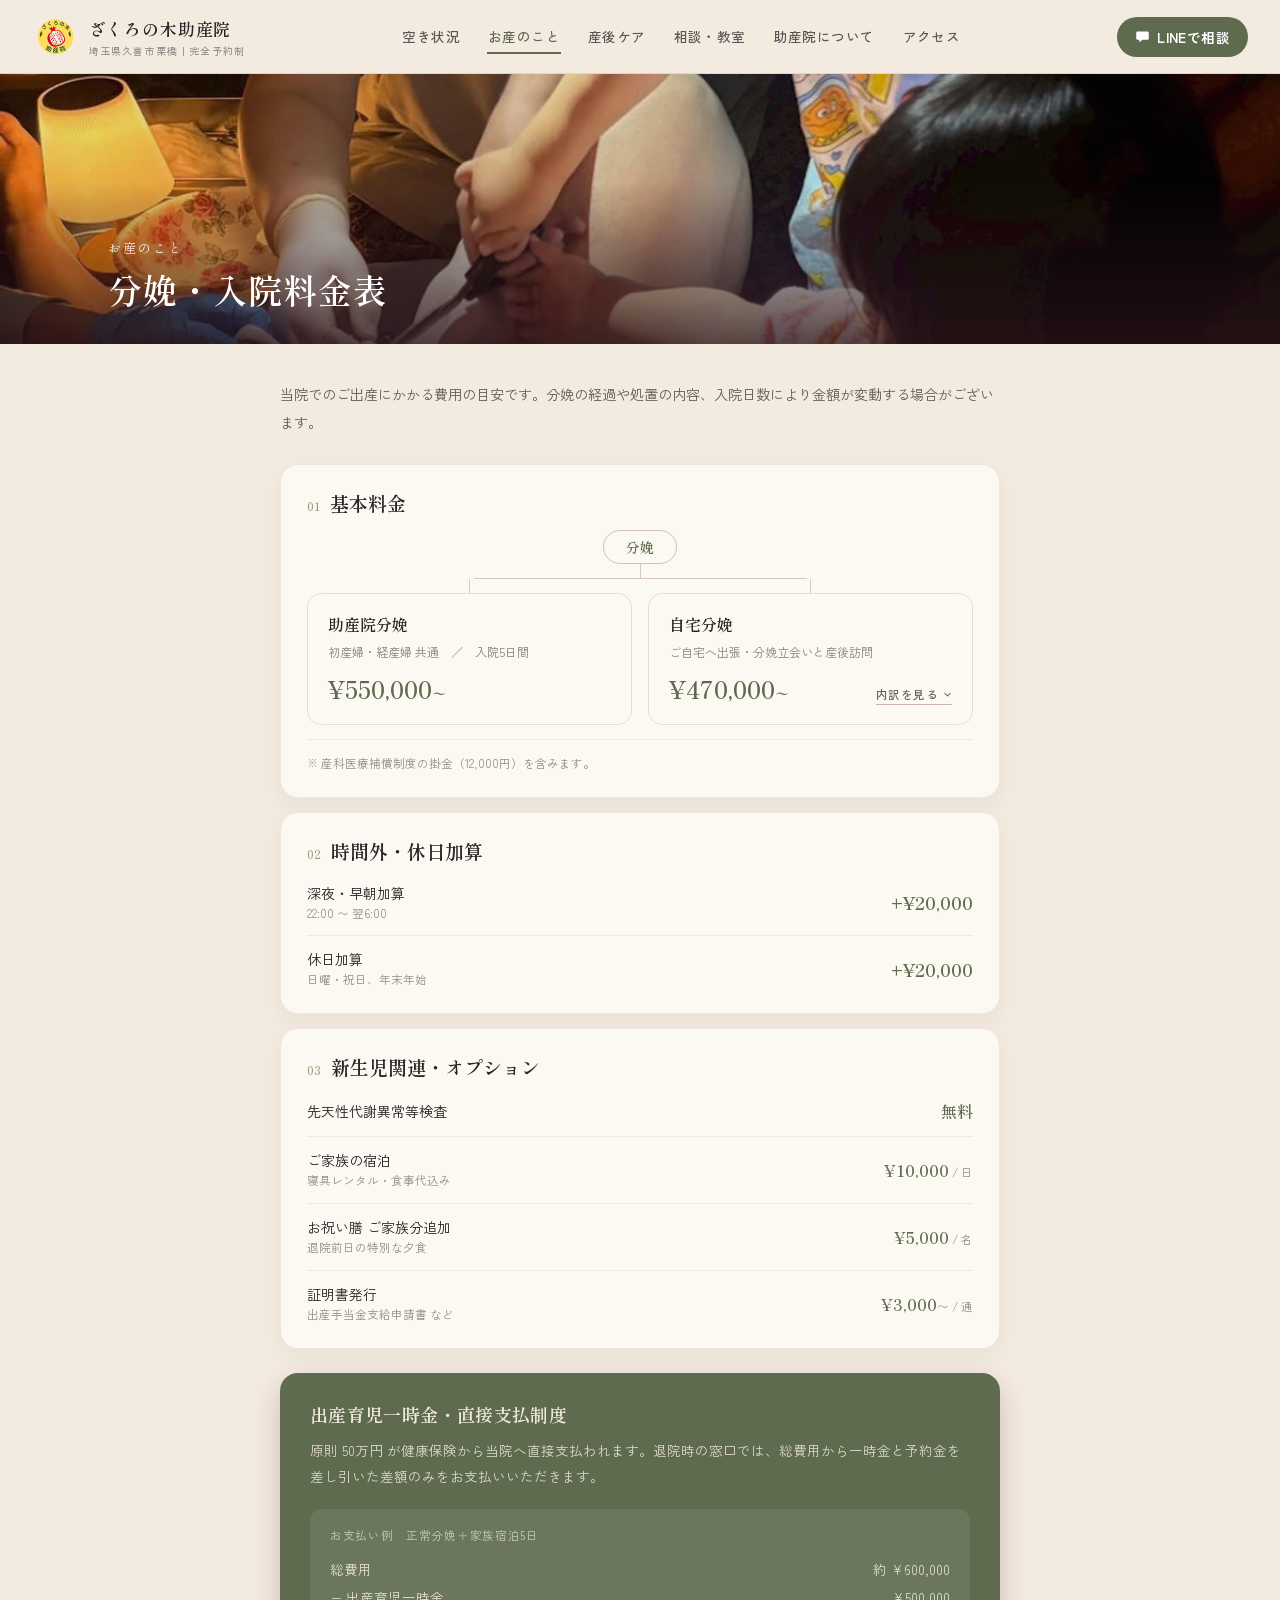
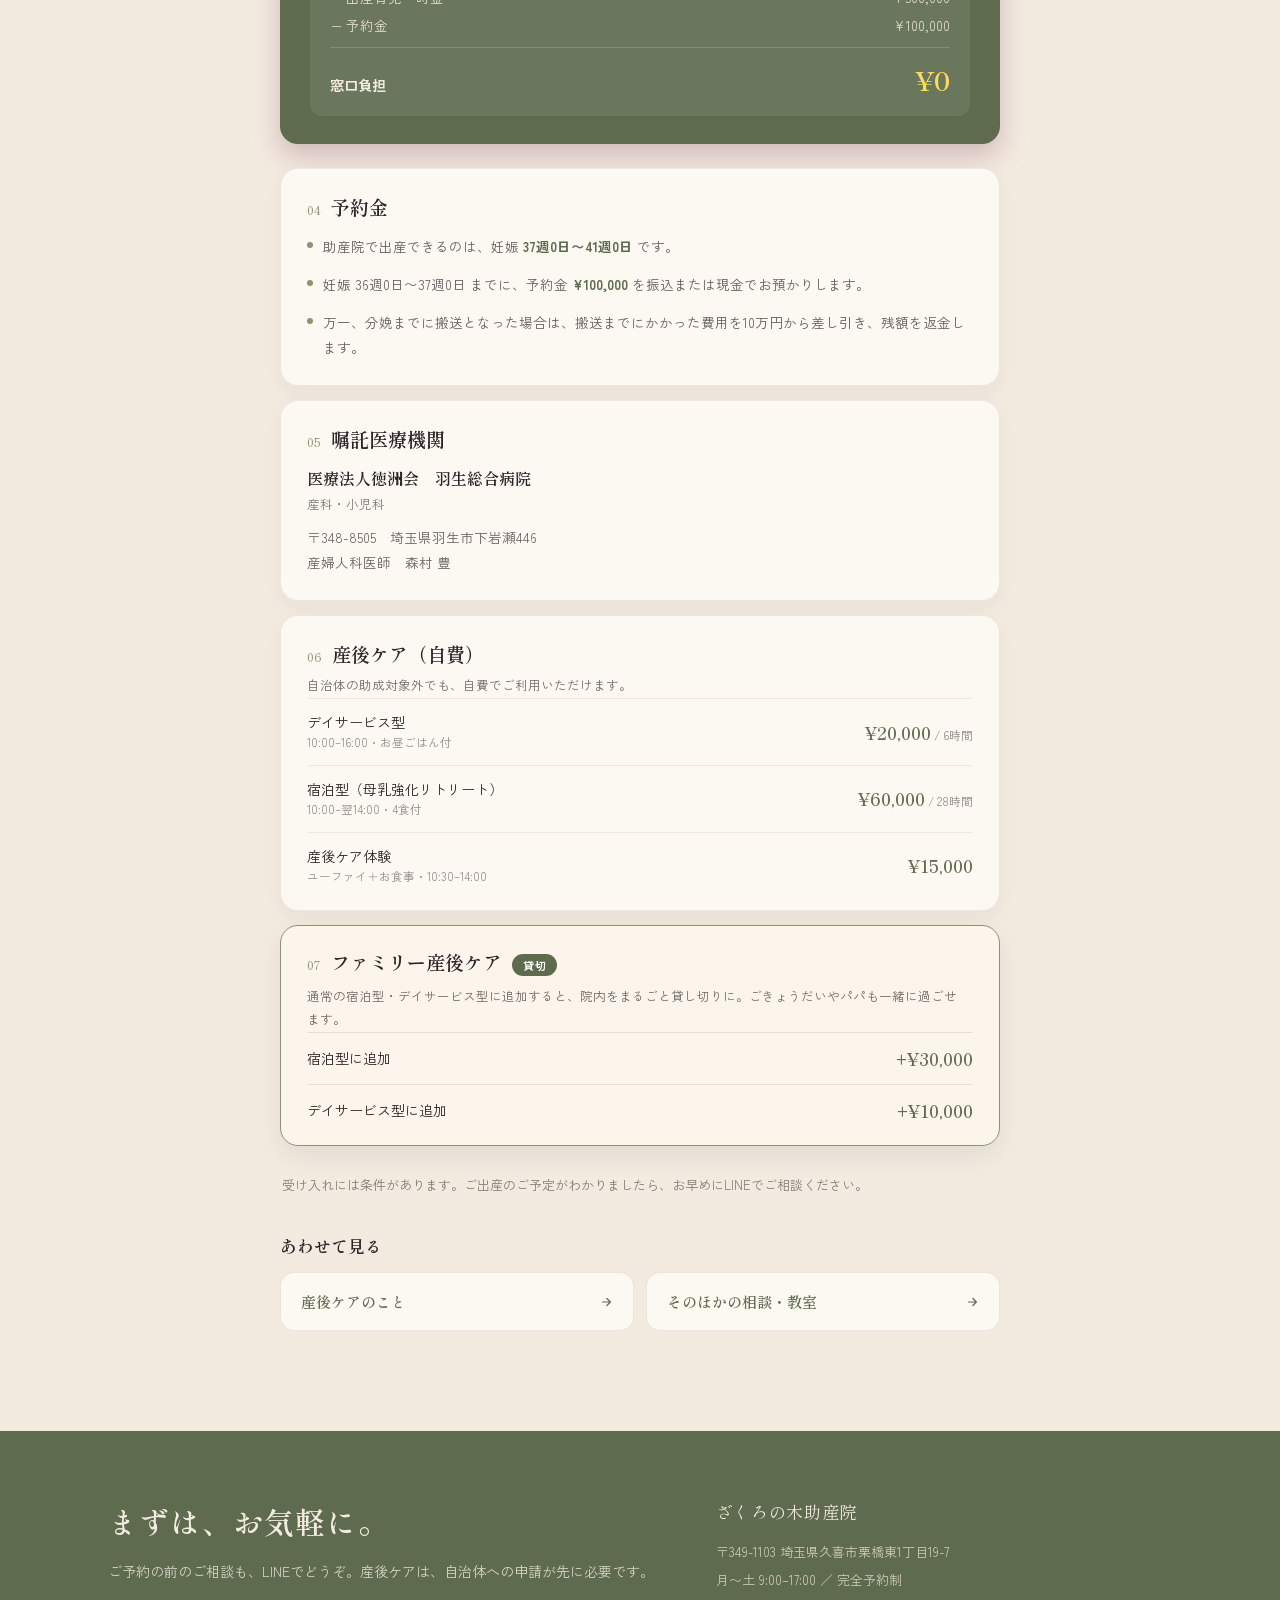
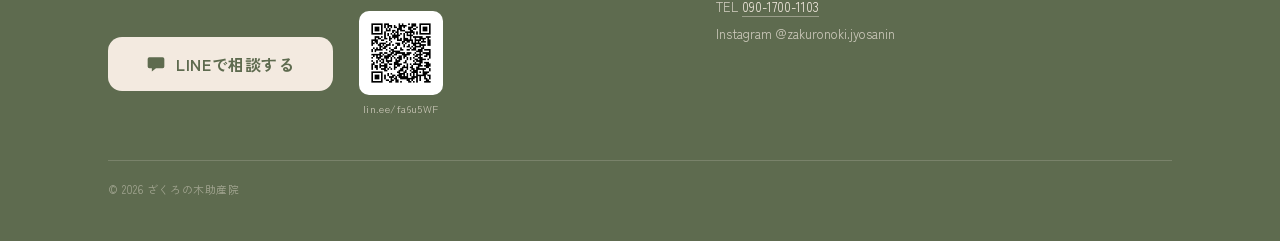
==== site/birth.html @ c06c36fd "feat: ざくろの木助産院サイトを初期実装（PCデザイン準拠） - claude.ai/design「ざくろの木助産院 トップ PC」を静的4ページで実装   （index / birth / ca" ====
<!DOCTYPE html>
<html lang="ja">
<head>
<meta charset="utf-8">
<meta name="viewport" content="width=1320">
<title>分娩・入院料金表｜ざくろの木助産院</title>
<meta name="description" content="ざくろの木助産院（埼玉県久喜市栗橋）でのご出産にかかる費用の目安。助産院分娩・自宅分娩の基本料金、加算、出産育児一時金の直接支払制度について。">
<link rel="icon" type="image/png" href="assets/zakuro-icon.png">
<link rel="preconnect" href="https://fonts.googleapis.com">
<link rel="preconnect" href="https://fonts.gstatic.com" crossorigin>
<link href="https://fonts.googleapis.com/css2?family=Shippori+Mincho:wght@500;600;700&family=Zen+Kaku+Gothic+New:wght@400;500;700&display=swap" rel="stylesheet">
<link rel="stylesheet" href="css/base.css">
<link rel="stylesheet" href="css/subpage.css">
<script src="js/collapse.js" defer></script>
</head>
<body>

<header class="site-header">
  <a class="brand" href="./">
    <img src="assets/zakuro-icon.png" alt="ざくろの木助産院">
    <span class="brand-text">
      <span class="brand-name">ざくろの木助産院</span>
      <span class="brand-sub">埼玉県久喜市栗橋｜完全予約制</span>
    </span>
  </a>
  <nav class="site-nav">
    <a href="./#availability">空き状況</a>
    <a href="birth.html" class="is-active">お産のこと</a>
    <a href="care.html">産後ケア</a>
    <a href="services.html">相談・教室</a>
    <a href="./#about">助産院について</a>
    <a href="./#access">アクセス</a>
  </nav>
  <a class="btn-line" href="https://lin.ee/fa6u5WF" target="_blank" rel="noopener">
    <svg width="15" height="15" viewBox="0 0 24 24" fill="#fff" aria-hidden="true"><path d="M4 4h16a2 2 0 0 1 2 2v9a2 2 0 0 1-2 2h-8l-5 4v-4H4a2 2 0 0 1-2-2V6a2 2 0 0 1 2-2z"/></svg>
    LINEで相談
  </a>
</header>

<main>

  <div class="page-hero page-hero--birth">
    <img src="assets/entrance-birth.jpg" alt="お産の風景">
    <div class="page-hero-scrim"></div>
    <div class="page-hero-copy">
      <div class="container">
        <div class="page-hero-eyebrow">お産のこと</div>
        <h1 class="page-hero-title">分娩・入院料金表</h1>
      </div>
    </div>
  </div>

  <div class="page-body">
    <p class="page-intro">当院でのご出産にかかる費用の目安です。分娩の経過や処置の内容、入院日数により金額が変動する場合がございます。</p>

    <!-- 01 基本料金 -->
    <section class="price-card">
      <div class="price-card-head">
        <span class="price-num">01</span>
        <h2 class="price-card-title">基本料金</h2>
      </div>
      <div class="branch-root">
        <div class="branch-pill">分娩</div>
      </div>
      <div class="branch-stem"></div>
      <div class="branch-cross"></div>
      <div class="branch-cols">
        <div class="branch-stem"></div>
        <div class="branch-stem"></div>
        <div class="branch-box">
          <h3>助産院分娩</h3>
          <div class="branch-note">初産婦・経産婦 共通　／　入院5日間</div>
          <div class="branch-price">¥550,000<span class="tilde">〜</span></div>
        </div>
        <div class="branch-box">
          <h3>自宅分娩</h3>
          <div class="branch-note">ご自宅へ出張・分娩立会いと産後訪問</div>
          <div class="branch-price-row">
            <div class="branch-price">¥470,000<span class="tilde">〜</span></div>
            <button class="breakdown-toggle" type="button" aria-expanded="false" aria-controls="home-birth-breakdown">
              <span class="breakdown-toggle-label">内訳を見る</span>
              <svg width="9" height="9" viewBox="0 0 12 12" fill="none" aria-hidden="true"><path d="M2.5 4.5 6 8l3.5-3.5" stroke="var(--accent)" stroke-width="1.4" stroke-linecap="round" stroke-linejoin="round"/></svg>
            </button>
          </div>
        </div>
      </div>
      <div class="breakdown" id="home-birth-breakdown" hidden>
        <div class="breakdown-title">自宅分娩の内訳</div>
        <div class="breakdown-row">
          <div class="price-item">
            <div class="breakdown-name">分娩料</div>
            <div class="breakdown-note">20:00–8:00、土日祝は時間外で ＋¥20,000</div>
          </div>
          <div class="breakdown-amount"><span class="breakdown-price">¥250,000</span><span class="breakdown-unit"></span></div>
        </div>
        <div class="breakdown-row">
          <div class="breakdown-name">分娩管理料</div>
          <div class="breakdown-amount"><span class="breakdown-price">¥5,000</span><span class="breakdown-unit">/ 1時間</span></div>
        </div>
        <div class="breakdown-row">
          <div class="breakdown-name">往診料</div>
          <div class="breakdown-amount"><span class="breakdown-price">¥10,000</span><span class="breakdown-unit">/ 日</span></div>
        </div>
        <div class="breakdown-row">
          <div class="breakdown-name">出張費</div>
          <div class="breakdown-amount"><span class="breakdown-price">¥20,000</span><span class="breakdown-unit"></span></div>
        </div>
        <div class="breakdown-row">
          <div class="price-item">
            <div class="breakdown-name">先天性代謝異常検査</div>
            <div class="breakdown-note">採血・郵送費</div>
          </div>
          <div class="breakdown-amount"><span class="breakdown-price">¥4,000</span><span class="breakdown-unit"></span></div>
        </div>
        <div class="breakdown-row">
          <div class="breakdown-name">K2シロップ（13回分）</div>
          <div class="breakdown-amount"><span class="breakdown-price">¥3,000</span><span class="breakdown-unit"></span></div>
        </div>
        <div class="breakdown-row">
          <div class="breakdown-name">妊産婦の検査薬剤料</div>
          <div class="breakdown-amount"><span class="breakdown-price">¥8,000</span><span class="breakdown-unit"></span></div>
        </div>
        <div class="breakdown-row">
          <div class="breakdown-name">処置手当料</div>
          <div class="breakdown-amount"><span class="breakdown-price">¥4,000</span><span class="breakdown-unit">/ 日</span></div>
        </div>
        <div class="breakdown-row">
          <div class="breakdown-name">衛生材料費</div>
          <div class="breakdown-amount"><span class="breakdown-price">¥10,000</span><span class="breakdown-unit"></span></div>
        </div>
        <div class="breakdown-row">
          <div class="breakdown-name">医療廃棄物処理料</div>
          <div class="breakdown-amount"><span class="breakdown-price">¥8,000</span><span class="breakdown-unit"></span></div>
        </div>
        <div class="breakdown-row">
          <div class="breakdown-name">文書料</div>
          <div class="breakdown-amount"><span class="breakdown-price">¥8,000</span><span class="breakdown-unit"></span></div>
        </div>
        <div class="breakdown-row">
          <div class="breakdown-name">サポート助産師料（2名以上）</div>
          <div class="breakdown-amount"><span class="breakdown-price">¥70,000</span><span class="breakdown-unit">〜</span></div>
        </div>
        <div class="breakdown-total">
          <span class="breakdown-total-label">総額</span>
          <span class="breakdown-amount"><span class="breakdown-total-price">¥470,000<span class="tilde">〜</span></span><span class="breakdown-spacer"></span></span>
        </div>
        <p class="breakdown-foot">※ 10万円を予約金として承りますが、範囲内であれば返金します。</p>
      </div>
      <div class="price-card-foot">※ 産科医療補償制度の掛金（12,000円）を含みます。</div>
    </section>

    <!-- 02 時間外・休日加算 -->
    <section class="price-card">
      <div class="price-card-head price-card-head--rows">
        <span class="price-num">02</span>
        <h2 class="price-card-title">時間外・休日加算</h2>
      </div>
      <div class="price-row">
        <div class="price-item">
          <div class="price-item-name">深夜・早朝加算</div>
          <div class="price-item-note">22:00 〜 翌6:00</div>
        </div>
        <div class="price-amount"><span class="price-value price-value--lg">+¥20,000</span></div>
      </div>
      <div class="price-row">
        <div class="price-item">
          <div class="price-item-name">休日加算</div>
          <div class="price-item-note">日曜・祝日、年末年始</div>
        </div>
        <div class="price-amount"><span class="price-value price-value--lg">+¥20,000</span></div>
      </div>
    </section>

    <!-- 03 新生児関連・オプション -->
    <section class="price-card">
      <div class="price-card-head price-card-head--rows">
        <span class="price-num">03</span>
        <h2 class="price-card-title">新生児関連・オプション</h2>
      </div>
      <div class="price-row">
        <div class="price-item">
          <div class="price-item-name">先天性代謝異常等検査</div>
        </div>
        <div class="price-amount"><span class="price-value price-value--sm">無料</span></div>
      </div>
      <div class="price-row">
        <div class="price-item">
          <div class="price-item-name">ご家族の宿泊</div>
          <div class="price-item-note">寝具レンタル・食事代込み</div>
        </div>
        <div class="price-amount"><span class="price-value price-value--sm">¥10,000</span><span class="price-unit"> / 日</span></div>
      </div>
      <div class="price-row">
        <div class="price-item">
          <div class="price-item-name">お祝い膳 ご家族分追加</div>
          <div class="price-item-note">退院前日の特別な夕食</div>
        </div>
        <div class="price-amount"><span class="price-value price-value--sm">¥5,000</span><span class="price-unit"> / 名</span></div>
      </div>
      <div class="price-row">
        <div class="price-item">
          <div class="price-item-name">証明書発行</div>
          <div class="price-item-note">出産手当金支給申請書 など</div>
        </div>
        <div class="price-amount"><span class="price-value price-value--sm">¥3,000</span><span class="price-unit">〜 / 通</span></div>
      </div>
    </section>

    <!-- 出産育児一時金 -->
    <section class="grant-card">
      <div class="grant-title">出産育児一時金・直接支払制度</div>
      <p class="grant-lead">原則 50万円 が健康保険から当院へ直接支払われます。退院時の窓口では、総費用から一時金と予約金を差し引いた差額のみをお支払いいただきます。</p>
      <div class="grant-example">
        <div class="grant-example-caption">お支払い例　正常分娩＋家族宿泊5日</div>
        <div class="grant-line"><span>総費用</span><span>約 ¥600,000</span></div>
        <div class="grant-line"><span>− 出産育児一時金</span><span>¥500,000</span></div>
        <div class="grant-line grant-line--last"><span>− 予約金</span><span>¥100,000</span></div>
        <div class="grant-result">
          <span class="grant-result-label">窓口負担</span>
          <span class="grant-result-value">¥0</span>
        </div>
      </div>
    </section>

    <!-- 04 予約金 -->
    <section class="price-card">
      <div class="price-card-head">
        <span class="price-num">04</span>
        <h2 class="price-card-title">予約金</h2>
      </div>
      <div class="bullet-list">
        <div class="bullet">
          <span class="bullet-dot"></span>
          <p>助産院で出産できるのは、妊娠 <strong class="em-accent">37週0日〜41週0日</strong> です。</p>
        </div>
        <div class="bullet">
          <span class="bullet-dot"></span>
          <p>妊娠 36週0日〜37週0日 までに、予約金 <strong class="em-accent">¥100,000</strong> を振込または現金でお預かりします。</p>
        </div>
        <div class="bullet">
          <span class="bullet-dot"></span>
          <p>万一、分娩までに搬送となった場合は、搬送までにかかった費用を10万円から差し引き、残額を返金します。</p>
        </div>
      </div>
    </section>

    <!-- 05 嘱託医療機関 -->
    <section class="price-card">
      <div class="price-card-head">
        <span class="price-num">05</span>
        <h2 class="price-card-title">嘱託医療機関</h2>
      </div>
      <div class="hospital-name">医療法人徳洲会　羽生総合病院</div>
      <div class="hospital-dept">産科・小児科</div>
      <div class="hospital-addr">〒348-8505　埼玉県羽生市下岩瀬446<br>産婦人科医師　森村 豊</div>
    </section>

    <!-- 06 産後ケア（自費） -->
    <section class="price-card">
      <div class="price-card-head price-card-head--rows">
        <span class="price-num">06</span>
        <h2 class="price-card-title">産後ケア（自費）</h2>
      </div>
      <p class="price-card-lead">自治体の助成対象外でも、自費でご利用いただけます。</p>
      <div class="price-row price-row--top">
        <div class="price-item">
          <div class="price-item-name">デイサービス型</div>
          <div class="price-item-note">10:00–16:00・お昼ごはん付</div>
        </div>
        <div class="price-amount"><span class="price-value">¥20,000</span><span class="price-unit"> / 6時間</span></div>
      </div>
      <div class="price-row price-row--top">
        <div class="price-item">
          <div class="price-item-name">宿泊型（母乳強化リトリート）</div>
          <div class="price-item-note">10:00–翌14:00・4食付</div>
        </div>
        <div class="price-amount"><span class="price-value">¥60,000</span><span class="price-unit"> / 28時間</span></div>
      </div>
      <div class="price-row price-row--top">
        <div class="price-item">
          <div class="price-item-name">産後ケア体験</div>
          <div class="price-item-note">ユーファイ＋お食事・10:30–14:00</div>
        </div>
        <div class="price-amount"><span class="price-value">¥15,000</span></div>
      </div>
    </section>

    <!-- 07 ファミリー産後ケア -->
    <section class="price-card price-card--highlight">
      <div class="price-card-head">
        <span class="price-num">07</span>
        <h2 class="price-card-title">ファミリー産後ケア</h2>
        <span class="badge">貸切</span>
      </div>
      <p class="price-card-lead">通常の宿泊型・デイサービス型に追加すると、院内をまるごと貸し切りに。ごきょうだいやパパも一緒に過ごせます。</p>
      <div class="price-row price-row--top">
        <div class="price-item">
          <div class="price-item-name">宿泊型に追加</div>
        </div>
        <div class="price-amount"><span class="price-value">+¥30,000</span></div>
      </div>
      <div class="price-row price-row--top">
        <div class="price-item">
          <div class="price-item-name">デイサービス型に追加</div>
        </div>
        <div class="price-amount"><span class="price-value">+¥10,000</span></div>
      </div>
    </section>

    <p class="page-note">受け入れには条件があります。ご出産のご予定がわかりましたら、お早めにLINEでご相談ください。</p>

    <div class="related">
      <div class="related-title">あわせて見る</div>
      <div class="related-grid">
        <a class="related-link" href="care.html">
          <span>産後ケアのこと</span>
          <svg width="14" height="14" viewBox="0 0 16 16" fill="none" aria-hidden="true"><path d="M4 8h8M9 4l4 4-4 4" stroke="var(--accent)" stroke-width="1.4" stroke-linecap="round" stroke-linejoin="round"/></svg>
        </a>
        <a class="related-link" href="services.html">
          <span>そのほかの相談・教室</span>
          <svg width="14" height="14" viewBox="0 0 16 16" fill="none" aria-hidden="true"><path d="M4 8h8M9 4l4 4-4 4" stroke="var(--accent)" stroke-width="1.4" stroke-linecap="round" stroke-linejoin="round"/></svg>
        </a>
      </div>
    </div>
  </div>

</main>

<footer id="line" class="site-footer">
  <div class="container">
    <div class="footer-grid">
      <div>
        <h2 class="footer-title">まずは、お気軽に。</h2>
        <p class="footer-lead">ご予約の前のご相談も、LINEでどうぞ。産後ケアは、自治体への申請が先に必要です。</p>
        <div class="footer-line-row">
          <a class="btn-line-big" href="https://lin.ee/fa6u5WF" target="_blank" rel="noopener">
            <svg width="20" height="20" viewBox="0 0 24 24" fill="var(--accent)" aria-hidden="true"><path d="M4 4h16a2 2 0 0 1 2 2v9a2 2 0 0 1-2 2h-8l-5 4v-4H4a2 2 0 0 1-2-2V6a2 2 0 0 1 2-2z"/></svg>
            LINEで相談する
          </a>
          <div class="footer-qr">
            <img src="assets/line-qr.png" alt="公式LINEのQRコード" loading="lazy">
            <a href="https://lin.ee/fa6u5WF" target="_blank" rel="noopener">lin.ee/fa6u5WF</a>
          </div>
        </div>
      </div>
      <div>
        <div class="footer-org">ざくろの木助産院</div>
        <div class="footer-info">
          〒349-1103 埼玉県久喜市栗橋東1丁目19-7<br>
          月〜土 9:00–17:00 ／ 完全予約制<br>
          TEL <a class="footer-tel" href="tel:09017001103">090-1700-1103</a><br>
          <a href="https://www.instagram.com/zakuronoki.jyosanin" target="_blank" rel="noopener">Instagram @zakuronoki.jyosanin</a>
        </div>
      </div>
    </div>
    <div class="footer-rule"></div>
    <div class="footer-copy">© 2026 ざくろの木助産院</div>
  </div>
</footer>

</body>
</html>
---- site/css/base.css ----
/* ざくろの木助産院 — 共通スタイル（PCデザイン準拠） */

:root {
  /* 配色テーマ「苔緑」（デザインの既定） */
  --accent: #5E6B4F;
  --accent2: #8A9472;
  --gold: #FFD860;

  --paper: #F3EAE0;
  --paper-alt: #EEE3D5;
  --card: #FCF8F2;
  --card-hi: #FCF5EC;
  --photo-bg: #E4D5C0;

  --ink: #2B2326;
  --ink-72: rgba(43, 35, 38, 0.72);
  --ink-66: rgba(43, 35, 38, 0.66);
  --ink-62: rgba(43, 35, 38, 0.62);
  --ink-60: rgba(43, 35, 38, 0.6);
  --ink-55: rgba(43, 35, 38, 0.55);
  --ink-50: rgba(43, 35, 38, 0.5);

  --line: rgba(109, 46, 70, 0.09);
  --line-soft: rgba(109, 46, 70, 0.08);
  --line-mid: rgba(109, 46, 70, 0.12);
  --line-strong: rgba(109, 46, 70, 0.28);
  --underline: rgba(109, 46, 70, 0.35);

  --shadow-card: 0 8px 22px rgba(43, 35, 38, 0.05);
  --shadow-float: 0 10px 26px rgba(43, 35, 38, 0.05);

  --serif: 'Shippori Mincho', serif;
  --sans: 'Zen Kaku Gothic New', sans-serif;
}

* {
  box-sizing: border-box;
}

html {
  scroll-behavior: smooth;
}

body {
  margin: 0;
  padding: 0;
  background: var(--paper);
  color: var(--ink);
  font-family: var(--sans);
  -webkit-font-smoothing: antialiased;
  text-rendering: optimizeLegibility;
}

a {
  color: var(--accent);
  text-decoration: none;
}

a:hover {
  color: var(--accent2);
}

button {
  font-family: var(--sans);
}

:focus-visible {
  outline: 2px solid var(--accent2);
  outline-offset: 2px;
}

@keyframes drawer-fade {
  from { opacity: 0; }
  to { opacity: 1; }
}

@media (prefers-reduced-motion: reduce) {
  html {
    scroll-behavior: auto;
  }
  *,
  *::before,
  *::after {
    animation: none !important;
    transition: none !important;
  }
}

.container {
  max-width: 1064px;
  margin: 0 auto;
}

.section-title {
  font-family: var(--serif);
  font-size: 30px;
  font-weight: 600;
  letter-spacing: 0.04em;
  color: var(--ink);
  line-height: 1.3;
  margin: 0 0 12px;
}

.link-underline {
  font-weight: 500;
  border-bottom: 1px solid var(--underline);
  padding-bottom: 1px;
}

/* ===== ヘッダー ===== */

.site-header {
  position: sticky;
  top: 0;
  z-index: 50;
  height: 74px;
  display: flex;
  align-items: center;
  justify-content: space-between;
  gap: 24px;
  padding: 0 32px;
  background: rgba(243, 234, 224, 0.97);
  border-bottom: 1px solid var(--line-mid);
}

.brand {
  display: flex;
  align-items: center;
  gap: 11px;
  flex-shrink: 0;
}

.brand img {
  height: 40px;
  width: auto;
  display: block;
  flex-shrink: 0;
}

.brand-text {
  display: flex;
  flex-direction: column;
  gap: 2px;
}

.brand-name {
  font-family: var(--serif);
  font-size: 17px;
  font-weight: 600;
  color: var(--ink);
  letter-spacing: 0.05em;
  white-space: nowrap;
}

.brand-sub {
  font-size: 10px;
  color: var(--ink-55);
  letter-spacing: 0.12em;
  white-space: nowrap;
}

.site-nav {
  display: flex;
  align-items: center;
  gap: 26px;
}

.site-nav a {
  font-size: 13.5px;
  font-weight: 500;
  letter-spacing: 0.03em;
  color: rgba(43, 35, 38, 0.75);
  padding: 6px 1px;
  border-bottom: 2px solid transparent;
  white-space: nowrap;
}

.site-nav a:hover {
  color: var(--accent);
}

.site-nav a.is-active {
  color: var(--accent);
  border-bottom-color: var(--accent);
}

.btn-line {
  flex-shrink: 0;
  display: flex;
  align-items: center;
  gap: 7px;
  padding: 10px 18px;
  background: var(--accent);
  color: #fff;
  border-radius: 999px;
  font-size: 13.5px;
  font-weight: 600;
  letter-spacing: 0.03em;
}

.btn-line:hover {
  color: #fff;
}

/* ===== フッター ===== */

.site-footer {
  background: var(--accent);
  color: var(--paper);
  padding: 68px 56px 44px;
}

.footer-grid {
  display: grid;
  grid-template-columns: 1.2fr 1fr;
  gap: 60px;
  align-items: start;
}

.footer-title {
  font-family: var(--serif);
  font-size: 30px;
  font-weight: 600;
  letter-spacing: 0.04em;
  margin: 0 0 14px;
  color: var(--paper);
}

.footer-lead {
  font-size: 14px;
  line-height: 2;
  color: rgba(243, 234, 224, 0.82);
  margin: 0 0 26px;
  text-wrap: pretty;
}

.footer-line-row {
  display: flex;
  align-items: center;
  gap: 26px;
}

.btn-line-big {
  display: inline-flex;
  align-items: center;
  justify-content: center;
  gap: 10px;
  height: 54px;
  padding: 0 38px;
  background: var(--paper);
  color: var(--accent);
  border-radius: 14px;
  font-size: 16px;
  font-weight: 600;
  letter-spacing: 0.04em;
}

.btn-line-big:hover {
  color: var(--accent);
}

.footer-qr {
  flex-shrink: 0;
  text-align: center;
}

.footer-qr img {
  width: 84px;
  height: 84px;
  display: block;
  margin: 0 auto;
  background: #fff;
  border-radius: 10px;
  padding: 6px;
}

.footer-qr a {
  display: block;
  margin-top: 6px;
  font-size: 10.5px;
  letter-spacing: 0.04em;
  color: rgba(243, 234, 224, 0.7);
}

.footer-qr a:hover {
  color: var(--paper);
}

.footer-org {
  font-family: var(--serif);
  font-size: 17px;
  letter-spacing: 0.04em;
  margin-bottom: 14px;
}

.footer-info {
  font-size: 13px;
  line-height: 2.1;
  color: rgba(243, 234, 224, 0.75);
}

.footer-info a {
  color: rgba(243, 234, 224, 0.75);
}

.footer-info a:hover {
  color: var(--paper);
}

.footer-info .footer-tel {
  color: var(--paper);
  border-bottom: 1px solid rgba(243, 234, 224, 0.4);
}

.footer-rule {
  height: 1px;
  background: rgba(243, 234, 224, 0.18);
  margin: 44px 0 20px;
}

.footer-copy {
  font-size: 11px;
  color: rgba(243, 234, 224, 0.45);
  letter-spacing: 0.05em;
}
---- site/css/subpage.css ----
/* ざくろの木助産院 — 下層ページ（分娩費用・産後ケア・サービス内容） */

/* ===== ページヒーロー ===== */

.page-hero {
  position: relative;
  height: 250px;
  overflow: hidden;
  background: var(--photo-bg);
}

.page-hero--birth {
  height: 270px;
}

.page-hero > img {
  position: absolute;
  inset: 0;
  width: 100%;
  height: 100%;
  object-fit: cover;
  object-position: center 45%;
}

.page-hero--birth > img {
  object-position: center 38%;
}

.page-hero-scrim {
  position: absolute;
  inset: 0;
  background: linear-gradient(to top, rgba(40, 18, 26, 0.78), rgba(40, 18, 26, 0.1) 60%);
}

.page-hero-copy {
  position: absolute;
  left: 0;
  right: 0;
  bottom: 30px;
  padding: 0 56px;
}

.page-hero-eyebrow {
  font-family: var(--serif);
  font-size: 13px;
  color: rgba(255, 255, 255, 0.86);
  letter-spacing: 0.16em;
  margin-bottom: 8px;
}

.page-hero-title {
  font-family: var(--serif);
  font-size: 34px;
  font-weight: 600;
  color: #fff;
  margin: 0;
  letter-spacing: 0.03em;
}

/* ===== 本文 ===== */

.page-body {
  max-width: 768px;
  margin: 0 auto;
  padding: 36px 24px 100px;
}

.page-intro {
  font-size: 14px;
  line-height: 2;
  color: var(--ink-72);
  margin: 0 0 28px;
  text-wrap: pretty;
}

.page-intro--tight {
  margin-bottom: 14px;
}

.page-note {
  font-size: 13px;
  line-height: 1.95;
  color: var(--ink-55);
  margin: 26px 2px 0;
  text-wrap: pretty;
}

/* ===== 料金カード ===== */

.price-card {
  background: var(--card);
  border: 1px solid var(--line);
  border-radius: 18px;
  padding: 24px 26px;
  margin-bottom: 14px;
  box-shadow: var(--shadow-card);
}

.price-card-head {
  display: flex;
  align-items: baseline;
  gap: 10px;
  margin-bottom: 14px;
}

.price-card-head--rows {
  margin-bottom: 6px;
}

.price-num {
  font-family: var(--serif);
  font-size: 13px;
  color: var(--accent2);
}

.price-card-title {
  font-family: var(--serif);
  font-size: 19px;
  font-weight: 600;
  color: var(--ink);
  margin: 0;
}

.price-row {
  display: flex;
  justify-content: space-between;
  align-items: center;
  gap: 12px;
  padding: 13px 0;
  border-bottom: 1px solid var(--line-soft);
}

.price-row:last-child {
  border-bottom: none;
  padding-bottom: 0;
}

.price-row--top {
  border-bottom: none;
  border-top: 1px solid var(--line-soft);
  padding: 13px 0;
}

.price-row--top:last-child {
  padding-bottom: 0;
}

.price-item {
  min-width: 0;
}

.price-item-name {
  font-size: 14px;
  color: var(--ink);
  text-wrap: pretty;
}

.price-item-note {
  font-size: 11.5px;
  line-height: 1.55;
  color: var(--ink-50);
  margin-top: 2px;
  text-wrap: pretty;
}

.price-amount {
  flex-shrink: 0;
  text-align: right;
  white-space: nowrap;
}

.price-value {
  font-family: var(--serif);
  font-size: 17px;
  font-weight: 600;
  color: var(--accent);
}

.price-value--lg {
  font-size: 18px;
}

.price-value--sm {
  font-size: 16px;
}

.price-unit {
  font-size: 11.5px;
  color: var(--ink-50);
}

.price-card-foot {
  font-size: 11.5px;
  line-height: 1.6;
  color: var(--ink-50);
  margin-top: 14px;
  padding-top: 14px;
  border-top: 1px solid var(--line-soft);
}

/* ===== 基本料金の分岐図 ===== */

.branch-root {
  display: flex;
  justify-content: center;
}

.branch-pill {
  font-family: var(--serif);
  font-size: 14px;
  font-weight: 600;
  color: var(--accent);
  border: 1px solid var(--line-strong);
  border-radius: 999px;
  padding: 6px 22px;
}

.branch-stem {
  width: 1px;
  height: 14px;
  background: rgba(109, 46, 70, 0.25);
  margin: 0 auto;
}

.branch-cross {
  height: 1px;
  background: rgba(109, 46, 70, 0.25);
  margin: 0 25%;
}

.branch-cols {
  display: grid;
  grid-template-columns: 1fr 1fr;
  gap: 0 16px;
}

.branch-box {
  border: 1px solid rgba(109, 46, 70, 0.14);
  border-radius: 14px;
  padding: 18px 20px;
  display: flex;
  flex-direction: column;
  gap: 6px;
}

.branch-box h3 {
  font-family: var(--serif);
  font-size: 16px;
  font-weight: 600;
  color: var(--ink);
  margin: 0;
}

.branch-note {
  font-size: 12px;
  line-height: 1.6;
  color: var(--ink-55);
}

.branch-price {
  font-family: var(--serif);
  font-size: 24px;
  font-weight: 600;
  color: var(--accent);
  white-space: nowrap;
  margin-top: 4px;
}

.branch-price .tilde {
  font-size: 14px;
}

.branch-price-row {
  display: flex;
  align-items: baseline;
  justify-content: space-between;
  gap: 12px;
  margin-top: 4px;
}

.branch-price-row .branch-price {
  margin-top: 0;
}

.breakdown-toggle {
  display: inline-flex;
  align-items: center;
  gap: 5px;
  padding: 2px 0;
  border: none;
  border-bottom: 1px solid var(--underline);
  background: transparent;
  font-size: 11.5px;
  font-weight: 500;
  color: var(--accent);
  cursor: pointer;
  letter-spacing: 0.04em;
  white-space: nowrap;
}

.breakdown-toggle svg {
  transition: transform 0.2s ease;
}

.breakdown-toggle.is-open svg {
  transform: rotate(180deg);
}

/* ===== 自宅分娩の内訳 ===== */

.breakdown {
  margin-top: 14px;
  background: rgba(109, 46, 70, 0.04);
  border-radius: 14px;
  padding: 18px 20px;
  animation: drawer-fade 0.2s ease;
}

.breakdown[hidden] {
  display: none;
}

.breakdown-title {
  font-family: var(--serif);
  font-size: 14px;
  font-weight: 600;
  color: var(--ink);
  margin-bottom: 10px;
}

.breakdown-row {
  display: flex;
  justify-content: space-between;
  align-items: baseline;
  gap: 14px;
  padding: 8px 0;
  border-bottom: 1px solid var(--line-soft);
}

.breakdown-name {
  font-size: 13px;
  color: var(--ink);
  line-height: 1.5;
  text-wrap: pretty;
}

.breakdown-note {
  font-size: 11px;
  line-height: 1.55;
  color: var(--ink-50);
  margin-top: 2px;
  text-wrap: pretty;
}

.breakdown-amount {
  flex-shrink: 0;
  white-space: nowrap;
  display: flex;
  align-items: baseline;
}

.breakdown-price {
  display: inline-block;
  min-width: 86px;
  text-align: right;
  font-family: var(--serif);
  font-size: 14px;
  font-weight: 600;
  color: var(--accent);
}

.breakdown-unit {
  display: inline-block;
  width: 54px;
  padding-left: 5px;
  text-align: left;
  font-size: 11px;
  color: var(--ink-50);
}

.breakdown-total {
  display: flex;
  justify-content: space-between;
  align-items: baseline;
  gap: 14px;
  padding: 13px 0 2px;
}

.breakdown-total-label {
  font-size: 13.5px;
  font-weight: 600;
  color: var(--ink);
}

.breakdown-total-price {
  font-family: var(--serif);
  font-size: 20px;
  font-weight: 600;
  color: var(--accent);
}

.breakdown-total-price .tilde {
  font-size: 12px;
}

.breakdown-spacer {
  display: inline-block;
  width: 54px;
}

.breakdown-foot {
  font-size: 11.5px;
  line-height: 1.7;
  color: var(--ink-55);
  margin: 10px 0 0;
  text-wrap: pretty;
}

/* ===== 出産育児一時金 ===== */

.grant-card {
  background: var(--accent);
  color: var(--paper);
  border-radius: 18px;
  padding: 28px 30px;
  margin: 24px 0;
  box-shadow: 0 12px 26px rgba(109, 46, 70, 0.25);
}

.grant-title {
  font-family: var(--serif);
  font-size: 18px;
  font-weight: 600;
  margin-bottom: 10px;
  letter-spacing: 0.02em;
}

.grant-lead {
  font-size: 13.5px;
  line-height: 1.95;
  color: rgba(243, 234, 224, 0.85);
  margin: 0 0 20px;
  text-wrap: pretty;
}

.grant-example {
  background: rgba(255, 255, 255, 0.08);
  border-radius: 12px;
  padding: 18px 20px;
}

.grant-example-caption {
  font-size: 11.5px;
  color: rgba(243, 234, 224, 0.7);
  letter-spacing: 0.06em;
  margin-bottom: 12px;
}

.grant-line {
  display: flex;
  justify-content: space-between;
  font-size: 13.5px;
  padding: 4px 0;
  color: rgba(243, 234, 224, 0.9);
}

.grant-line--last {
  padding-bottom: 12px;
  border-bottom: 1px solid rgba(243, 234, 224, 0.2);
}

.grant-result {
  display: flex;
  justify-content: space-between;
  align-items: baseline;
  padding: 13px 0 0;
}

.grant-result-label {
  font-size: 14px;
  font-weight: 600;
}

.grant-result-value {
  font-family: var(--serif);
  font-size: 26px;
  font-weight: 700;
  color: var(--gold);
}

/* ===== 箇条書き ===== */

.bullet-list {
  display: flex;
  flex-direction: column;
  gap: 12px;
}

.bullet-list--loose {
  gap: 14px;
}

.bullet {
  display: flex;
  gap: 10px;
}

.bullet-dot {
  flex-shrink: 0;
  width: 6px;
  height: 6px;
  border-radius: 50%;
  background: var(--accent2);
  margin-top: 8px;
}

.bullet p {
  font-size: 13.5px;
  line-height: 1.9;
  color: var(--ink-72);
  margin: 0;
  text-wrap: pretty;
}

.bullet-list--loose .bullet p {
  font-size: 13px;
  line-height: 1.85;
  color: rgba(43, 35, 38, 0.7);
}

.em-accent {
  color: var(--accent);
  font-weight: 600;
}

/* ===== 嘱託医療機関 ===== */

.hospital-name {
  font-family: var(--serif);
  font-size: 16px;
  font-weight: 600;
  color: var(--ink);
  margin-bottom: 4px;
}

.hospital-dept {
  font-size: 12.5px;
  color: var(--ink-60);
  margin-bottom: 12px;
}

.hospital-addr {
  font-size: 13.5px;
  line-height: 1.9;
  color: rgba(43, 35, 38, 0.7);
}

/* ===== 強調カード（ファミリー産後ケア） ===== */

.price-card--highlight {
  background: var(--card-hi);
  border: 1.5px solid var(--accent2);
  padding: 22px 26px;
  box-shadow: 0 10px 26px rgba(43, 35, 38, 0.08);
}

.price-card--highlight .price-card-head {
  margin-bottom: 8px;
}

.price-card--highlight .price-row--top {
  border-top-color: var(--line-mid);
}

.badge {
  flex-shrink: 0;
  font-size: 11px;
  font-weight: 600;
  color: #fff;
  background: var(--accent);
  border-radius: 999px;
  padding: 3px 11px;
  letter-spacing: 0.06em;
}

.price-card-lead {
  font-size: 12.5px;
  line-height: 1.85;
  color: var(--ink-66);
  margin: 0 0 2px;
  text-wrap: pretty;
}

/* ===== サービス内容 ===== */

.service-card {
  background: var(--card);
  border: 1px solid var(--line);
  border-radius: 18px;
  padding: 20px 26px 22px;
  margin-bottom: 14px;
  box-shadow: var(--shadow-card);
}

.service-group-title {
  font-family: var(--serif);
  font-size: 17px;
  font-weight: 600;
  color: var(--accent);
  margin-bottom: 2px;
}

/* ===== 産後ケア ===== */

.care-callout {
  display: flex;
  align-items: flex-start;
  gap: 10px;
  background: rgba(196, 18, 46, 0.05);
  border-radius: 12px;
  padding: 14px 16px;
  margin-bottom: 32px;
}

.care-callout svg {
  flex-shrink: 0;
  margin-top: 2px;
}

.care-callout p {
  font-size: 12.5px;
  line-height: 1.8;
  color: rgba(43, 35, 38, 0.65);
  margin: 0;
  text-wrap: pretty;
}

.care-section-title {
  font-family: var(--serif);
  font-size: 21px;
  font-weight: 600;
  color: var(--ink);
  margin: 0 0 16px;
}

.care-section-title--gap {
  margin-top: 36px;
}

.care-town {
  background: var(--card);
  border: 1px solid var(--line);
  border-radius: 16px;
  padding: 18px 22px;
  margin-bottom: 12px;
  box-shadow: 0 6px 18px rgba(43, 35, 38, 0.04);
  scroll-margin-top: 90px;
}

.care-town:target {
  background: var(--card-hi);
  border: 1.5px solid var(--accent2);
}

.care-town-head {
  display: flex;
  align-items: center;
  justify-content: space-between;
  gap: 10px;
  margin-bottom: 10px;
}

.care-town-name {
  font-family: var(--serif);
  font-size: 18px;
  font-weight: 600;
  color: var(--accent);
}

.care-town-types {
  flex-shrink: 0;
  font-size: 11px;
  color: var(--accent);
  background: rgba(109, 46, 70, 0.07);
  border-radius: 999px;
  padding: 4px 12px;
}

.care-town-row {
  display: flex;
  gap: 12px;
  padding: 5px 0;
  font-size: 13px;
}

.care-town-label {
  flex-shrink: 0;
  width: 44px;
  color: rgba(43, 35, 38, 0.45);
}

.care-town-value {
  color: var(--ink);
}

.care-town-row--times .care-town-value {
  color: rgba(43, 35, 38, 0.7);
  line-height: 1.6;
}

.care-town-note {
  margin-top: 10px;
  padding-top: 10px;
  border-top: 1px solid var(--line-soft);
  font-size: 11.5px;
  color: var(--ink-50);
}

/* ===== 持ち物 ===== */

.bring-grid {
  display: grid;
  grid-template-columns: 1fr 1fr;
  gap: 12px;
  align-items: start;
}

.bring-card {
  background: var(--card);
  border: 1px solid var(--line);
  border-radius: 16px;
  padding: 20px 22px;
  box-shadow: 0 6px 18px rgba(43, 35, 38, 0.04);
}

.bring-title {
  font-family: var(--serif);
  font-size: 15px;
  font-weight: 600;
  color: var(--accent);
  margin-bottom: 13px;
}

.bring-list {
  display: flex;
  flex-direction: column;
  gap: 11px;
}

.bring-item {
  display: flex;
  gap: 9px;
  align-items: flex-start;
}

.bring-item svg {
  flex-shrink: 0;
  margin-top: 2px;
}

.bring-item span {
  font-size: 13px;
  line-height: 1.55;
  color: rgba(43, 35, 38, 0.78);
  text-wrap: pretty;
}

/* ===== あわせて見る ===== */

.related {
  margin-top: 36px;
}

.related-title {
  font-family: var(--serif);
  font-size: 17px;
  font-weight: 600;
  color: var(--ink);
  margin-bottom: 14px;
}

.related-grid {
  display: grid;
  grid-template-columns: 1fr 1fr;
  gap: 12px;
}

.related-link {
  display: flex;
  align-items: center;
  justify-content: space-between;
  gap: 10px;
  background: var(--card);
  border: 1px solid rgba(109, 46, 70, 0.1);
  border-radius: 14px;
  padding: 18px 20px;
}

.related-link span {
  font-family: var(--serif);
  font-size: 15px;
  font-weight: 600;
  color: var(--accent);
}
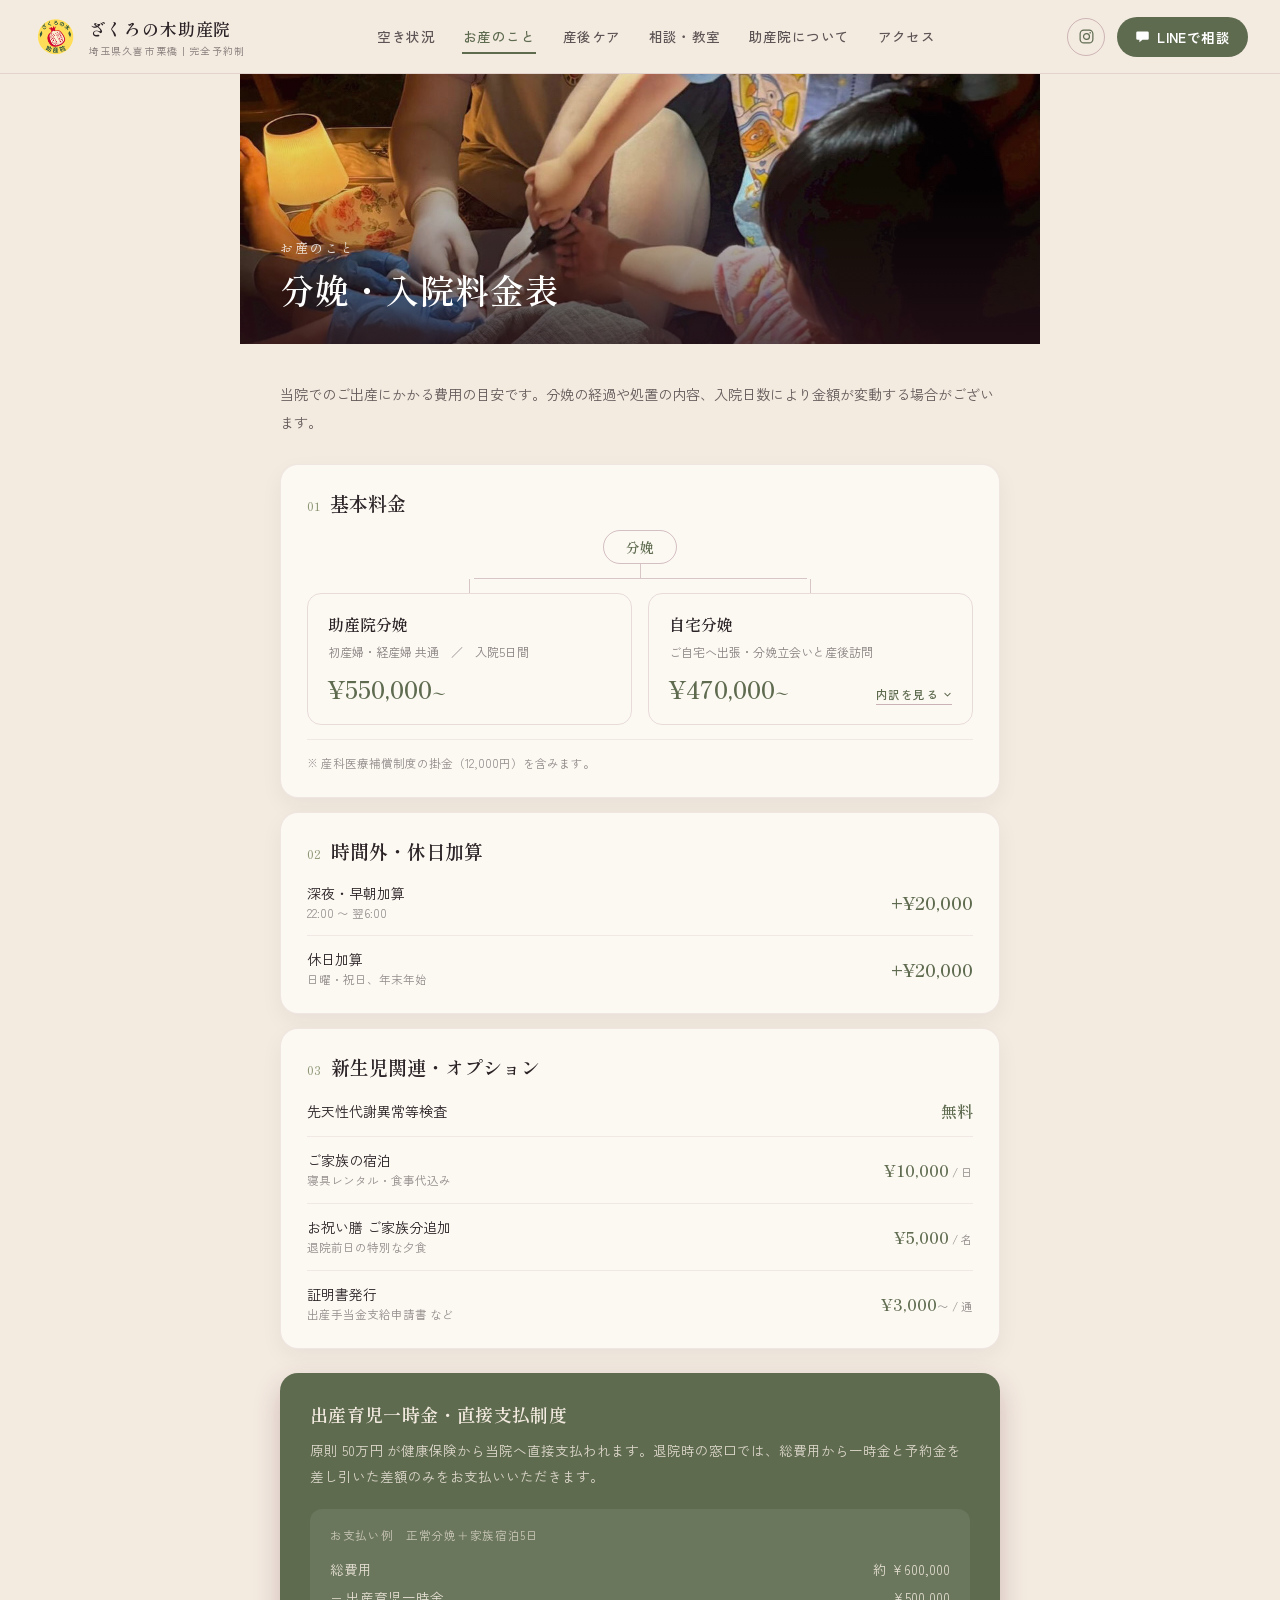
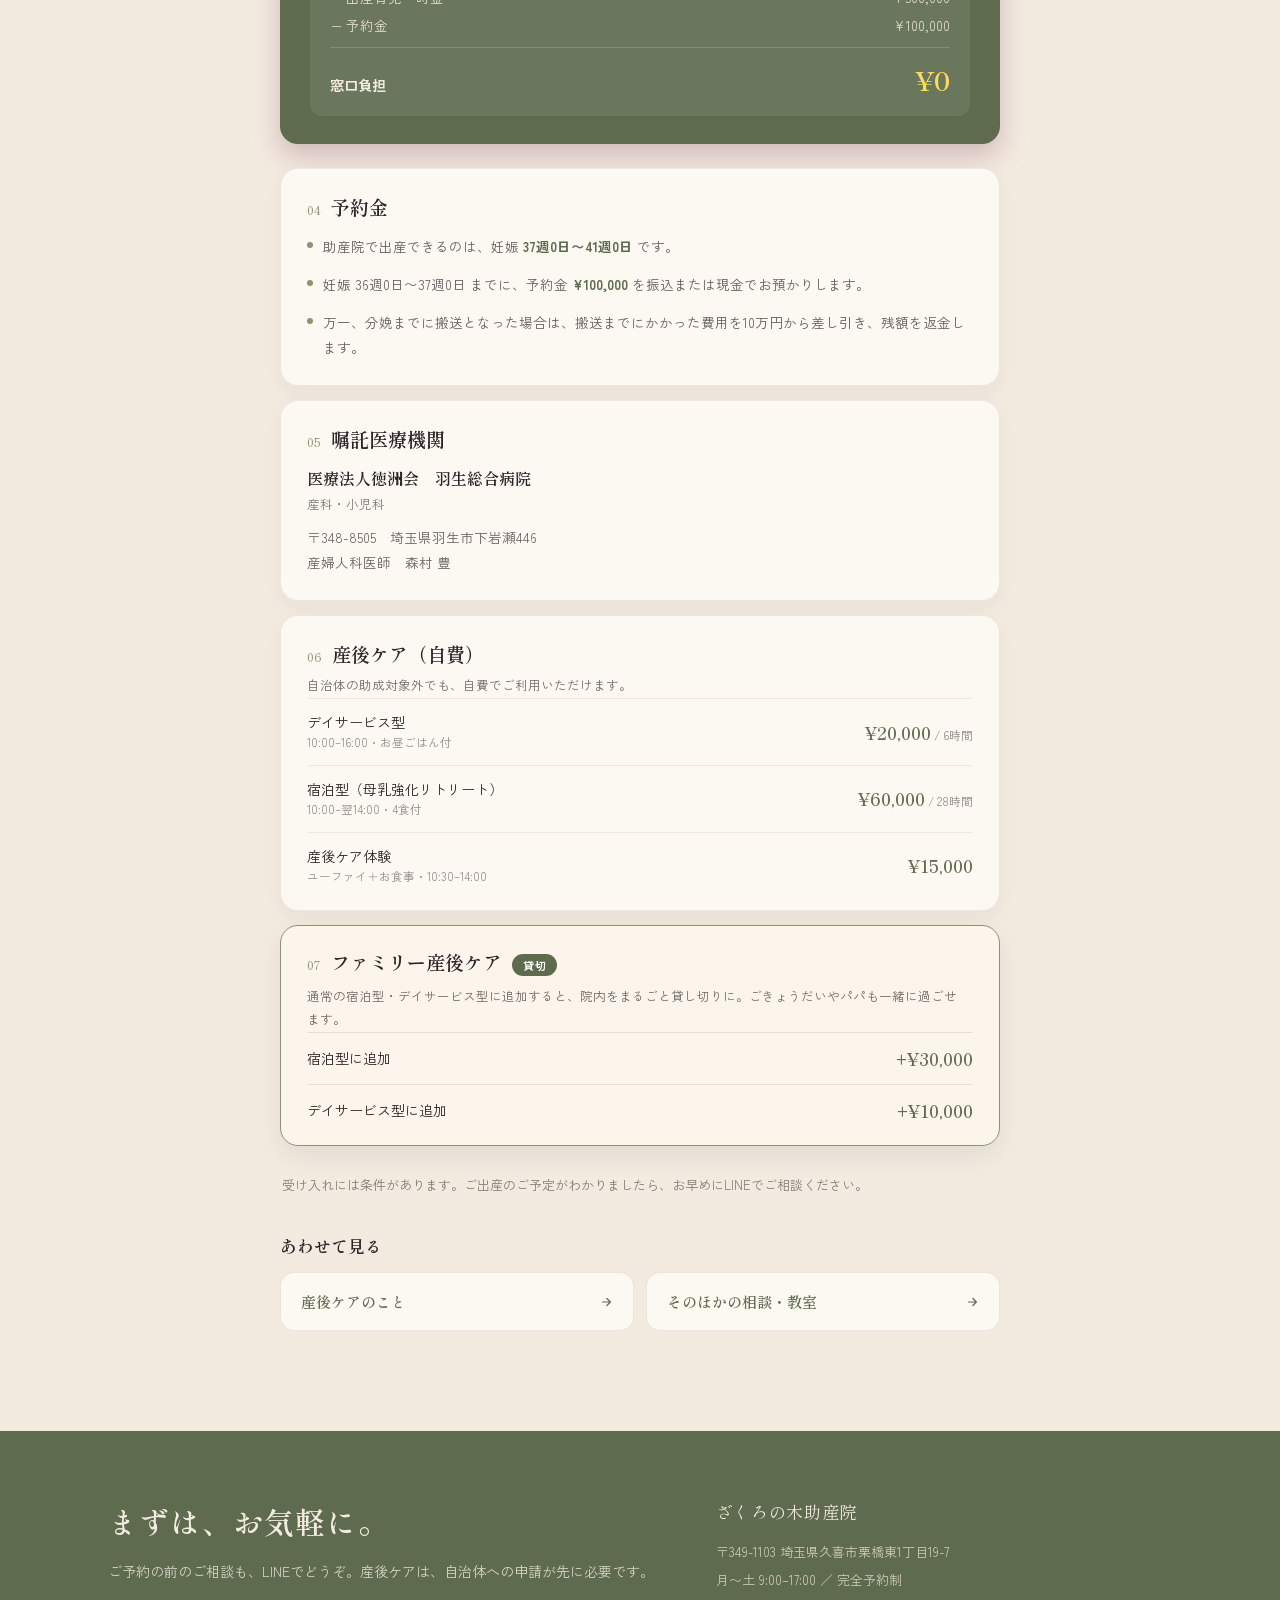
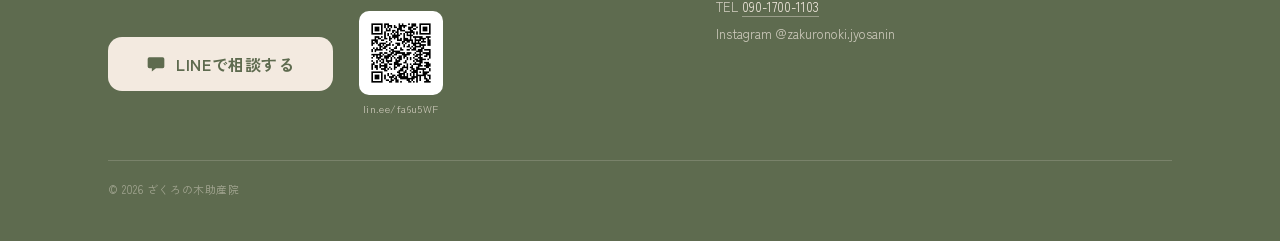
==== commit d3306d4a: "feat: ヘッダーのLINEボタン左横にInstagramアイコンリンクを追加 全4ページのヘッダーで LINE ボタンを .header-actions でラップし、その左に Instagram（" ====
--- a/site/birth.html
+++ b/site/birth.html
@@ -2,7 +2,7 @@
 <html lang="ja">
 <head>
 <meta charset="utf-8">
-<meta name="viewport" content="width=1320">
+<meta name="viewport" content="width=device-width, initial-scale=1">
 <title>分娩・入院料金表｜ざくろの木助産院</title>
 <meta name="description" content="ざくろの木助産院（埼玉県久喜市栗橋）でのご出産にかかる費用の目安。助産院分娩・自宅分娩の基本料金、加算、出産育児一時金の直接支払制度について。">
 <link rel="icon" type="image/png" href="assets/zakuro-icon.png">
@@ -11,9 +11,12 @@
 <link href="https://fonts.googleapis.com/css2?family=Shippori+Mincho:wght@500;600;700&family=Zen+Kaku+Gothic+New:wght@400;500;700&display=swap" rel="stylesheet">
 <link rel="stylesheet" href="css/base.css">
 <link rel="stylesheet" href="css/subpage.css">
+<link rel="stylesheet" href="css/mobile.css">
+<link rel="stylesheet" href="css/mobile-subpage.css">
 <script src="js/collapse.js" defer></script>
+<script src="js/mobile-nav.js" defer></script>
 </head>
-<body>
+<body class="page-sub">
 
 <header class="site-header">
   <a class="brand" href="./">
@@ -31,10 +34,15 @@
     <a href="./#about">助産院について</a>
     <a href="./#access">アクセス</a>
   </nav>
-  <a class="btn-line" href="https://lin.ee/fa6u5WF" target="_blank" rel="noopener">
-    <svg width="15" height="15" viewBox="0 0 24 24" fill="#fff" aria-hidden="true"><path d="M4 4h16a2 2 0 0 1 2 2v9a2 2 0 0 1-2 2h-8l-5 4v-4H4a2 2 0 0 1-2-2V6a2 2 0 0 1 2-2z"/></svg>
-    LINEで相談
-  </a>
+  <div class="header-actions">
+    <a class="btn-ig" href="https://www.instagram.com/zakuronoki.jyosanin" target="_blank" rel="noopener" aria-label="Instagram">
+      <svg width="17" height="17" viewBox="0 0 24 24" fill="none" stroke="currentColor" stroke-width="1.7" aria-hidden="true"><rect x="3" y="3" width="18" height="18" rx="5.2"/><circle cx="12" cy="12" r="4.2"/><circle cx="17.2" cy="6.8" r="1.15" fill="currentColor" stroke="none"/></svg>
+    </a>
+    <a class="btn-line" href="https://lin.ee/fa6u5WF" target="_blank" rel="noopener">
+      <svg width="15" height="15" viewBox="0 0 24 24" fill="#fff" aria-hidden="true"><path d="M4 4h16a2 2 0 0 1 2 2v9a2 2 0 0 1-2 2h-8l-5 4v-4H4a2 2 0 0 1-2-2V6a2 2 0 0 1 2-2z"/></svg>
+      LINEで相談
+    </a>
+  </div>
 </header>
 
 <main>
@@ -42,6 +50,12 @@
   <div class="page-hero page-hero--birth">
     <img src="assets/entrance-birth.jpg" alt="お産の風景">
     <div class="page-hero-scrim"></div>
+    <a class="page-back" href="./" aria-label="トップへ戻る">
+      <svg width="9" height="16" viewBox="0 0 9 16" fill="none" aria-hidden="true"><path d="M8 1 1 8l7 7" stroke="var(--accent)" stroke-width="1.7" stroke-linecap="round" stroke-linejoin="round"/></svg>
+    </a>
+    <button class="page-menu" type="button" aria-label="メニュー" aria-expanded="false" aria-controls="site-drawer" data-drawer-open>
+      <span></span><span></span><span></span>
+    </button>
     <div class="page-hero-copy">
       <div class="container">
         <div class="page-hero-eyebrow">お産のこと</div>
@@ -358,5 +372,47 @@
   </div>
 </footer>
 
+
+<!-- ===== モバイルドロワーメニュー（全4ページで同一に保つこと） ===== -->
+<div class="drawer" id="site-drawer" hidden>
+  <div class="drawer-overlay" data-drawer-close></div>
+  <div class="drawer-panel" role="dialog" aria-modal="true" aria-label="メニュー">
+    <div class="drawer-head">
+      <img src="assets/zakuro-icon.png" alt="ざくろの木助産院">
+      <button class="drawer-close" type="button" aria-label="閉じる" data-drawer-close>
+        <svg width="20" height="20" viewBox="0 0 20 20" fill="none" aria-hidden="true"><path d="M4 4l12 12M16 4L4 16" stroke="#2B2326" stroke-width="1.6" stroke-linecap="round"/></svg>
+      </button>
+    </div>
+    <nav class="drawer-nav" aria-label="メニュー">
+      <a href="./#availability"><span>今月の空き状況</span><svg width="14" height="14" viewBox="0 0 16 16" fill="none" aria-hidden="true"><path d="M6 3l5 5-5 5" stroke="var(--accent2)" stroke-width="1.4" stroke-linecap="round" stroke-linejoin="round"/></svg></a>
+      <a href="birth.html"><span>分娩費用</span><svg width="14" height="14" viewBox="0 0 16 16" fill="none" aria-hidden="true"><path d="M6 3l5 5-5 5" stroke="var(--accent2)" stroke-width="1.4" stroke-linecap="round" stroke-linejoin="round"/></svg></a>
+      <a href="care.html"><span>産後ケア</span><svg width="14" height="14" viewBox="0 0 16 16" fill="none" aria-hidden="true"><path d="M6 3l5 5-5 5" stroke="var(--accent2)" stroke-width="1.4" stroke-linecap="round" stroke-linejoin="round"/></svg></a>
+      <a href="services.html"><span>サービス内容</span><svg width="14" height="14" viewBox="0 0 16 16" fill="none" aria-hidden="true"><path d="M6 3l5 5-5 5" stroke="var(--accent2)" stroke-width="1.4" stroke-linecap="round" stroke-linejoin="round"/></svg></a>
+      <a href="./#flow"><span>ご利用までの流れ</span><svg width="14" height="14" viewBox="0 0 16 16" fill="none" aria-hidden="true"><path d="M6 3l5 5-5 5" stroke="var(--accent2)" stroke-width="1.4" stroke-linecap="round" stroke-linejoin="round"/></svg></a>
+      <a href="./#about"><span>助産院について</span><svg width="14" height="14" viewBox="0 0 16 16" fill="none" aria-hidden="true"><path d="M6 3l5 5-5 5" stroke="var(--accent2)" stroke-width="1.4" stroke-linecap="round" stroke-linejoin="round"/></svg></a>
+      <a href="./#staff"><span>スタッフ紹介</span><svg width="14" height="14" viewBox="0 0 16 16" fill="none" aria-hidden="true"><path d="M6 3l5 5-5 5" stroke="var(--accent2)" stroke-width="1.4" stroke-linecap="round" stroke-linejoin="round"/></svg></a>
+      <a href="./#access"><span>アクセス</span><svg width="14" height="14" viewBox="0 0 16 16" fill="none" aria-hidden="true"><path d="M6 3l5 5-5 5" stroke="var(--accent2)" stroke-width="1.4" stroke-linecap="round" stroke-linejoin="round"/></svg></a>
+    </nav>
+    <div class="drawer-foot">
+      <a class="drawer-line" href="https://lin.ee/fa6u5WF" target="_blank" rel="noopener">
+        <svg width="19" height="19" viewBox="0 0 24 24" fill="#fff" aria-hidden="true"><path d="M4 4h16a2 2 0 0 1 2 2v9a2 2 0 0 1-2 2h-8l-5 4v-4H4a2 2 0 0 1-2-2V6a2 2 0 0 1 2-2z"/></svg>
+        LINEで相談する
+      </a>
+      <div class="drawer-contacts">
+        <a href="tel:09017001103">TEL　090-1700-1103</a>
+        <a href="https://www.instagram.com/zakuronoki.jyosanin" target="_blank" rel="noopener">Instagram　@zakuronoki.jyosanin</a>
+      </div>
+    </div>
+  </div>
+</div>
+
+<!-- ===== モバイル追従LINE CTA ===== -->
+<div class="mobile-cta">
+  <a href="https://lin.ee/fa6u5WF" target="_blank" rel="noopener">
+    <svg width="20" height="20" viewBox="0 0 24 24" fill="#fff" aria-hidden="true"><path d="M4 4h16a2 2 0 0 1 2 2v9a2 2 0 0 1-2 2h-8l-5 4v-4H4a2 2 0 0 1-2-2V6a2 2 0 0 1 2-2z"/></svg>
+    LINEで相談する
+  </a>
+</div>
+
 </body>
 </html>
--- a/site/css/base.css
+++ b/site/css/base.css
@@ -91,6 +91,14 @@
   margin: 0 auto;
 }
 
+/* モバイル専用要素（実体は css/mobile*.css で定義） */
+.header-menu-btn,
+.mobile-cta,
+.page-back,
+.page-menu {
+  display: none;
+}
+
 .section-title {
   font-family: var(--serif);
   font-size: 30px;
@@ -184,6 +192,31 @@
   border-bottom-color: var(--accent);
 }
 
+.header-actions {
+  flex-shrink: 0;
+  display: flex;
+  align-items: center;
+  gap: 12px;
+}
+
+.btn-ig {
+  flex-shrink: 0;
+  display: flex;
+  align-items: center;
+  justify-content: center;
+  width: 38px;
+  height: 38px;
+  border: 1px solid var(--line-strong);
+  border-radius: 999px;
+  color: var(--accent);
+}
+
+.btn-ig:hover {
+  background: var(--accent);
+  border-color: var(--accent);
+  color: var(--paper);
+}
+
 .btn-line {
   flex-shrink: 0;
   display: flex;
@@ -200,6 +233,37 @@
 
 .btn-line:hover {
   color: #fff;
+}
+
+/* viewport が device-width になったため、中間幅ではナビを詰めて収める。
+   900px 以下は css/mobile*.css のモバイルレイアウトが上書きする */
+@media (max-width: 1180px) {
+  .site-header {
+    gap: 14px;
+    padding: 0 20px;
+  }
+
+  .header-actions {
+    gap: 9px;
+  }
+
+  .site-nav {
+    gap: 15px;
+  }
+
+  .brand-sub {
+    display: none;
+  }
+}
+
+@media (max-width: 1000px) {
+  .site-nav {
+    gap: 11px;
+  }
+
+  .site-nav a {
+    font-size: 12.5px;
+  }
 }
 
 /* ===== フッター ===== */
--- a/site/css/subpage.css
+++ b/site/css/subpage.css
@@ -7,6 +7,9 @@
   height: 250px;
   overflow: hidden;
   background: var(--photo-bg);
+  /* 本文カラムに寄せた幅で中央配置し、ワイド画面で写真が横長に潰れないようにする */
+  max-width: 800px;
+  margin: 0 auto;
 }
 
 .page-hero--birth {
@@ -37,7 +40,8 @@
   left: 0;
   right: 0;
   bottom: 30px;
-  padding: 0 56px;
+  /* 本文テキストの左端（720px幅カラム）とタイトルを揃える */
+  padding: 0 40px;
 }
 
 .page-hero-eyebrow {
--- a/site/css/mobile.css
+++ b/site/css/mobile.css
@@ -0,0 +1,345 @@
+/* ざくろの木助産院 — モバイル共通（ヘッダー・ドロワー・追従CTA・フッター） */
+
+/* ドロワーはモバイル専用。開いたまま画面を広げた場合の残留を防ぐ */
+@media (min-width: 901px) {
+  .drawer {
+    display: none !important;
+  }
+}
+
+@media (max-width: 900px) {
+
+  @keyframes drawer-in {
+    from { transform: translateX(100%); }
+    to { transform: translateX(0); }
+  }
+
+  /* ===== ヘッダー ===== */
+
+  /* サブページはバナー上の戻る・メニューボタンに置き換える */
+  .page-sub .site-header {
+    display: none;
+  }
+
+  /* ホームはヒーローに重ねる透明ヘッダー。スクロール後は固定ヘッダーに切り替わる */
+  .page-home .site-header {
+    position: absolute;
+    top: 0;
+    left: 0;
+    right: 0;
+    height: auto;
+    gap: 10px;
+    padding: 12px 12px 8px 20px;
+    background: transparent;
+    border-bottom: none;
+  }
+
+  .page-home .site-header.is-stuck {
+    position: fixed;
+    padding: 8px 12px 8px 20px;
+    background: rgba(243, 234, 224, 0.92);
+    -webkit-backdrop-filter: blur(14px);
+    backdrop-filter: blur(14px);
+    border-bottom: 1px solid var(--line-mid);
+    animation: drawer-fade 0.22s ease;
+  }
+
+  .brand {
+    gap: 9px;
+  }
+
+  .brand img {
+    height: 36px;
+  }
+
+  .site-header.is-stuck .brand img {
+    height: 28px;
+  }
+
+  .brand-name {
+    font-size: 15px;
+  }
+
+  .site-header.is-stuck .brand-name {
+    font-size: 14px;
+  }
+
+  .brand-sub {
+    display: none;
+  }
+
+  .site-nav {
+    display: none;
+  }
+
+  .header-actions {
+    gap: 8px;
+  }
+
+  .btn-ig {
+    width: 34px;
+    height: 34px;
+  }
+
+  .btn-line {
+    gap: 5px;
+    padding: 8px 12px;
+    font-size: 12.5px;
+  }
+
+  .btn-line-suffix {
+    display: none;
+  }
+
+  .header-menu-btn {
+    display: flex;
+    flex-direction: column;
+    align-items: center;
+    justify-content: center;
+    gap: 5px;
+    width: 40px;
+    height: 40px;
+    padding: 0;
+    border: none;
+    background: transparent;
+    cursor: pointer;
+  }
+
+  .header-menu-btn span {
+    display: block;
+    width: 22px;
+    height: 1.5px;
+    background: var(--ink);
+  }
+
+  /* ===== ドロワーメニュー ===== */
+
+  .drawer {
+    position: fixed;
+    inset: 0;
+    z-index: 80;
+  }
+
+  .drawer[hidden] {
+    display: none;
+  }
+
+  body.drawer-open {
+    overflow: hidden;
+  }
+
+  .drawer-overlay {
+    position: absolute;
+    inset: 0;
+    background: rgba(40, 18, 26, 0.45);
+    animation: drawer-fade 0.24s ease;
+  }
+
+  .drawer-panel {
+    position: absolute;
+    top: 0;
+    right: 0;
+    bottom: 0;
+    width: 84%;
+    max-width: 320px;
+    background: var(--paper);
+    box-shadow: -14px 0 44px rgba(40, 18, 26, 0.32);
+    display: flex;
+    flex-direction: column;
+    animation: drawer-in 0.28s cubic-bezier(0.4, 0, 0.2, 1);
+  }
+
+  .drawer-head {
+    display: flex;
+    align-items: center;
+    justify-content: space-between;
+    padding: 18px 22px 12px;
+  }
+
+  .drawer-head img {
+    height: 34px;
+    width: auto;
+    display: block;
+  }
+
+  .drawer-close {
+    width: 38px;
+    height: 38px;
+    padding: 0;
+    border: none;
+    background: transparent;
+    display: flex;
+    align-items: center;
+    justify-content: center;
+    cursor: pointer;
+  }
+
+  .drawer-nav {
+    flex: 1;
+    overflow-y: auto;
+    padding: 8px 10px;
+  }
+
+  .drawer-nav a {
+    display: flex;
+    align-items: center;
+    justify-content: space-between;
+    gap: 10px;
+    padding: 15px 14px;
+    border-bottom: 1px solid rgba(109, 46, 70, 0.1);
+  }
+
+  .drawer-nav a span {
+    font-family: var(--serif);
+    font-size: 16px;
+    font-weight: 500;
+    color: var(--ink);
+    letter-spacing: 0.02em;
+  }
+
+  .drawer-nav a:hover span,
+  .drawer-nav a:active span {
+    color: var(--accent);
+  }
+
+  .drawer-foot {
+    padding: 16px 22px 24px;
+    padding-bottom: max(24px, env(safe-area-inset-bottom));
+    border-top: 1px solid var(--line-mid);
+  }
+
+  .drawer-line {
+    display: flex;
+    align-items: center;
+    justify-content: center;
+    gap: 9px;
+    height: 50px;
+    background: var(--accent);
+    color: #fff;
+    border-radius: 13px;
+    font-size: 15px;
+    font-weight: 600;
+    letter-spacing: 0.04em;
+    margin-bottom: 16px;
+  }
+
+  .drawer-line:hover {
+    color: #fff;
+  }
+
+  .drawer-contacts {
+    display: flex;
+    flex-direction: column;
+    gap: 7px;
+    font-size: 12.5px;
+  }
+
+  .drawer-contacts a {
+    color: rgba(43, 35, 38, 0.7);
+  }
+
+  /* ===== 追従LINE CTA ===== */
+
+  .mobile-cta {
+    display: block;
+    position: fixed;
+    left: 0;
+    right: 0;
+    bottom: 0;
+    z-index: 60;
+    padding: 10px 22px 14px;
+    padding-bottom: max(14px, env(safe-area-inset-bottom));
+    background: var(--paper);
+    border-top: 1px solid var(--line-mid);
+    box-shadow: 0 -8px 22px rgba(43, 35, 38, 0.09);
+    transform: translateY(0);
+    transition: transform 0.3s ease;
+  }
+
+  .mobile-cta.is-hidden {
+    transform: translateY(115%);
+  }
+
+  .mobile-cta a {
+    display: flex;
+    align-items: center;
+    justify-content: center;
+    gap: 9px;
+    height: 50px;
+    background: var(--accent);
+    color: #fff;
+    border-radius: 14px;
+    font-size: 15.5px;
+    font-weight: 600;
+    letter-spacing: 0.04em;
+    box-shadow: 0 8px 18px rgba(109, 46, 70, 0.28);
+  }
+
+  .mobile-cta a:hover {
+    color: #fff;
+  }
+
+  /* ===== フッター ===== */
+
+  .site-footer {
+    padding: 42px 26px 104px;
+  }
+
+  .footer-grid {
+    display: flex;
+    flex-direction: column;
+    align-items: stretch;
+    gap: 0;
+  }
+
+  .footer-title {
+    font-size: 26px;
+    margin-bottom: 12px;
+  }
+
+  .footer-lead {
+    font-size: 13px;
+    line-height: 1.9;
+    margin-bottom: 22px;
+  }
+
+  .footer-line-row {
+    display: block;
+  }
+
+  .btn-line-big {
+    display: flex;
+    width: 100%;
+    height: 54px;
+    padding: 0;
+  }
+
+  .footer-qr {
+    display: none;
+  }
+
+  .footer-grid > div:last-child {
+    margin-top: 28px;
+    padding-top: 20px;
+    border-top: 1px solid rgba(243, 234, 224, 0.18);
+  }
+
+  .footer-org {
+    font-size: 15px;
+    margin-bottom: 12px;
+  }
+
+  .footer-info {
+    font-size: 12px;
+    line-height: 2;
+  }
+
+  .footer-rule {
+    display: none;
+  }
+
+  .footer-copy {
+    font-size: 10.5px;
+    margin-top: 24px;
+  }
+}
--- a/site/css/mobile-subpage.css
+++ b/site/css/mobile-subpage.css
@@ -0,0 +1,342 @@
+/* ざくろの木助産院 — 下層ページ（モバイル） */
+
+@media (max-width: 900px) {
+
+  /* ===== ページヒーロー ===== */
+
+  .page-hero {
+    height: 200px;
+    max-width: none;
+  }
+
+  .page-hero--birth {
+    height: 210px;
+  }
+
+  /* 上端にも薄い影を足し、戻る・メニューボタンの視認性を保つ */
+  .page-hero-scrim {
+    background: linear-gradient(to top, rgba(40, 18, 26, 0.82), rgba(40, 18, 26, 0.12) 58%, rgba(40, 18, 26, 0.4));
+  }
+
+  .page-hero-copy {
+    bottom: 20px;
+    padding: 0 24px;
+  }
+
+  .page-hero-eyebrow {
+    font-size: 12px;
+    letter-spacing: 0.14em;
+    margin-bottom: 6px;
+  }
+
+  .page-hero-title {
+    font-size: 27px;
+  }
+
+  .page-back {
+    position: absolute;
+    top: 14px;
+    left: 18px;
+    display: flex;
+    align-items: center;
+    justify-content: center;
+    width: 40px;
+    height: 40px;
+    border-radius: 50%;
+    background: rgba(255, 255, 255, 0.92);
+    box-shadow: 0 2px 8px rgba(0, 0, 0, 0.22);
+  }
+
+  .page-menu {
+    position: absolute;
+    top: 14px;
+    right: 18px;
+    display: flex;
+    flex-direction: column;
+    align-items: center;
+    justify-content: center;
+    gap: 4px;
+    width: 40px;
+    height: 40px;
+    padding: 0;
+    border: none;
+    border-radius: 50%;
+    background: rgba(255, 255, 255, 0.92);
+    box-shadow: 0 2px 8px rgba(0, 0, 0, 0.22);
+    cursor: pointer;
+  }
+
+  .page-menu span {
+    display: block;
+    width: 18px;
+    height: 1.5px;
+    background: var(--ink);
+  }
+
+  /* ===== 本文 ===== */
+
+  .page-body {
+    padding: 22px 24px 104px;
+  }
+
+  .page-intro {
+    font-size: 13px;
+    line-height: 1.9;
+    margin-bottom: 22px;
+  }
+
+  .page-intro--tight {
+    margin-bottom: 12px;
+  }
+
+  .page-note {
+    font-size: 12px;
+    line-height: 1.85;
+    margin-top: 22px;
+  }
+
+  /* ===== 料金カード ===== */
+
+  .price-card {
+    padding: 20px;
+    margin-bottom: 13px;
+  }
+
+  .price-card-title {
+    font-size: 17px;
+  }
+
+  .price-row,
+  .price-row--top {
+    padding: 12px 0;
+  }
+
+  .price-item-name {
+    font-size: 13.5px;
+  }
+
+  .price-item-note {
+    font-size: 11px;
+    margin-top: 3px;
+  }
+
+  .price-value {
+    font-size: 16px;
+  }
+
+  .price-value--lg {
+    font-size: 17px;
+  }
+
+  .price-value--sm {
+    font-size: 15px;
+  }
+
+  .price-unit {
+    font-size: 11px;
+  }
+
+  .price-card-foot {
+    font-size: 11px;
+    margin-top: 13px;
+    padding-top: 13px;
+  }
+
+  /* ===== 基本料金の分岐図 → 縦積み ===== */
+
+  .branch-root,
+  .branch-stem,
+  .branch-cross {
+    display: none;
+  }
+
+  .branch-cols {
+    grid-template-columns: 1fr;
+    gap: 12px;
+  }
+
+  .branch-box {
+    padding: 16px 18px;
+  }
+
+  .branch-price {
+    font-size: 22px;
+  }
+
+  /* ===== 出産育児一時金 ===== */
+
+  .grant-card {
+    padding: 22px 20px;
+    margin: 20px 0;
+  }
+
+  .grant-title {
+    font-size: 16px;
+  }
+
+  .grant-lead {
+    font-size: 12.5px;
+    line-height: 1.85;
+    margin-bottom: 18px;
+  }
+
+  .grant-example {
+    padding: 15px 16px;
+  }
+
+  .grant-example-caption {
+    font-size: 11px;
+    margin-bottom: 11px;
+  }
+
+  .grant-line {
+    font-size: 12.5px;
+  }
+
+  .grant-result-value {
+    font-size: 24px;
+  }
+
+  /* ===== 箇条書き・嘱託医療機関 ===== */
+
+  .bullet p {
+    font-size: 12.5px;
+    line-height: 1.8;
+  }
+
+  .bullet-list--loose {
+    gap: 13px;
+  }
+
+  .bullet-list--loose .bullet p {
+    font-size: 12.5px;
+    line-height: 1.75;
+  }
+
+  .hospital-name {
+    font-size: 15px;
+  }
+
+  .hospital-dept {
+    font-size: 12px;
+  }
+
+  .hospital-addr {
+    font-size: 12.5px;
+    line-height: 1.8;
+  }
+
+  /* ===== 強調カード・サービス ===== */
+
+  .price-card--highlight {
+    padding: 18px 20px;
+  }
+
+  .badge {
+    font-size: 10.5px;
+    padding: 3px 10px;
+  }
+
+  .price-card-lead {
+    font-size: 12px;
+    line-height: 1.75;
+  }
+
+  .service-card {
+    padding: 16px 20px 18px;
+  }
+
+  .service-group-title {
+    font-size: 16px;
+  }
+
+  /* ===== 産後ケア ===== */
+
+  .care-callout {
+    padding: 12px 14px;
+    margin-bottom: 26px;
+  }
+
+  .care-callout p {
+    font-size: 12px;
+    line-height: 1.7;
+  }
+
+  .care-section-title {
+    font-size: 19px;
+    margin-bottom: 14px;
+  }
+
+  .care-section-title--gap {
+    margin-top: 30px;
+  }
+
+  .care-town {
+    padding: 15px 18px 16px;
+    margin-bottom: 11px;
+    scroll-margin-top: 20px;
+  }
+
+  .care-town-name {
+    font-size: 17px;
+  }
+
+  .care-town-types {
+    font-size: 10.5px;
+    padding: 4px 11px;
+  }
+
+  .care-town-row {
+    font-size: 12px;
+  }
+
+  .care-town-label {
+    width: 40px;
+  }
+
+  .care-town-note {
+    font-size: 11px;
+  }
+
+  .bring-grid {
+    grid-template-columns: 1fr;
+    gap: 11px;
+  }
+
+  .bring-card {
+    padding: 18px 20px;
+  }
+
+  .bring-title {
+    font-size: 14px;
+    margin-bottom: 12px;
+  }
+
+  .bring-item span {
+    font-size: 12.5px;
+  }
+
+  /* ===== あわせて見る ===== */
+
+  .related {
+    margin-top: 30px;
+  }
+
+  .related-title {
+    font-size: 16px;
+    margin-bottom: 12px;
+  }
+
+  .related-grid {
+    grid-template-columns: 1fr;
+    gap: 10px;
+  }
+
+  .related-link {
+    padding: 16px 17px;
+  }
+
+  .related-link span {
+    font-size: 15px;
+  }
+}
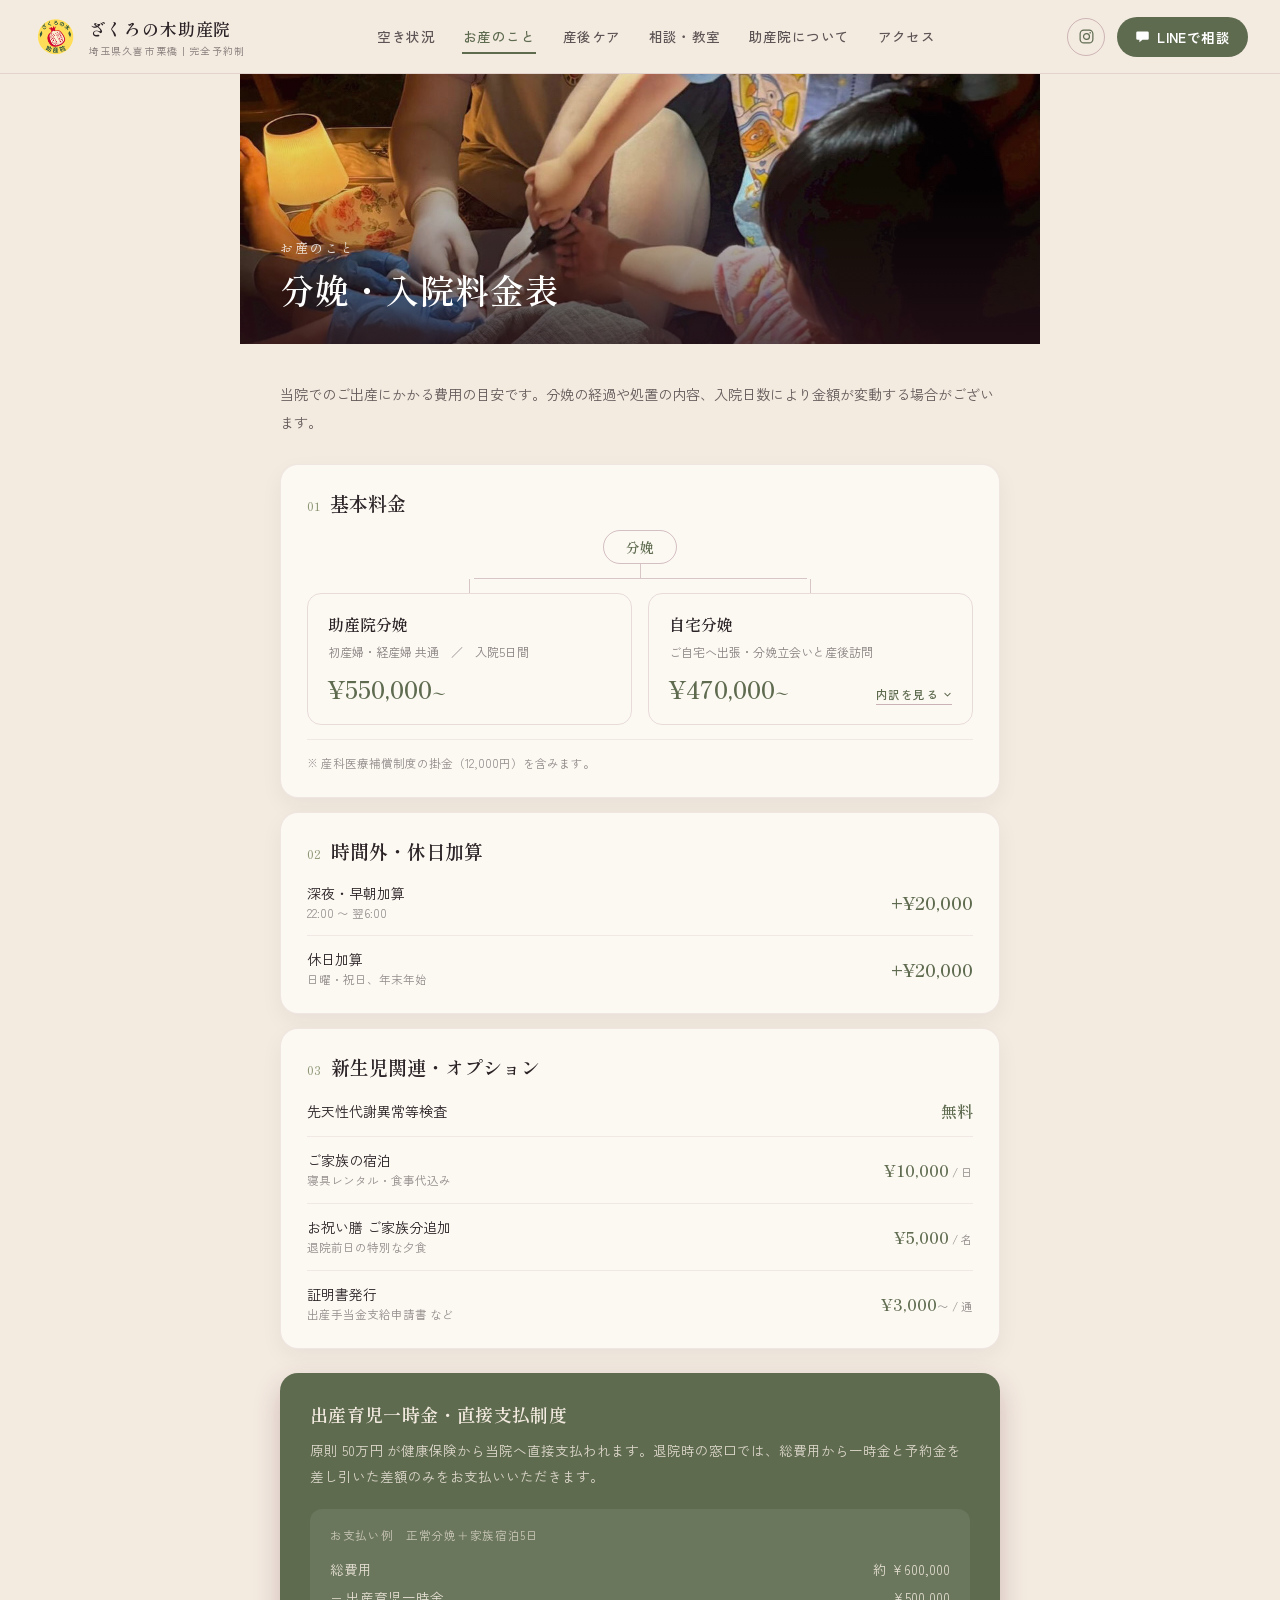
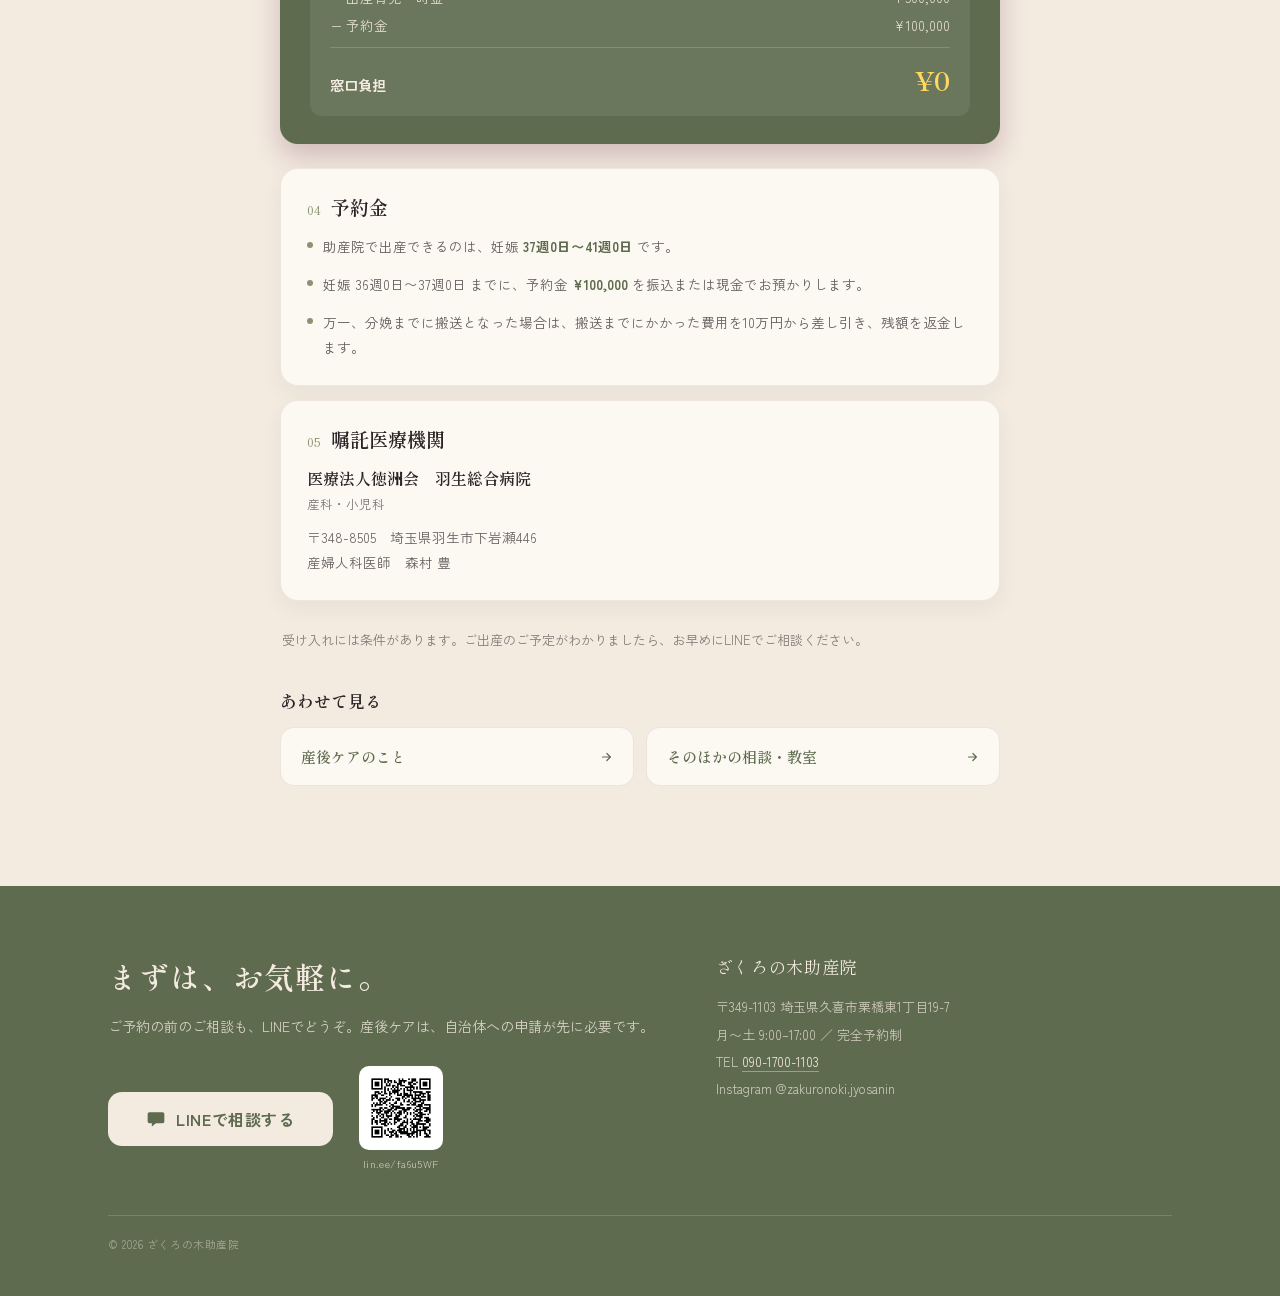
==== commit c950b02e: "refactor: 産後ケア（自費）とファミリー産後ケアを birth.html から care.html 上部へ移動 分娩・入院料金表にあった「06 産後ケア（自費）」「07 ファミリー産後ケア」は" ====
--- a/site/birth.html
+++ b/site/birth.html
@@ -269,58 +269,6 @@
       <div class="hospital-addr">〒348-8505　埼玉県羽生市下岩瀬446<br>産婦人科医師　森村 豊</div>
     </section>
 
-    <!-- 06 産後ケア（自費） -->
-    <section class="price-card">
-      <div class="price-card-head price-card-head--rows">
-        <span class="price-num">06</span>
-        <h2 class="price-card-title">産後ケア（自費）</h2>
-      </div>
-      <p class="price-card-lead">自治体の助成対象外でも、自費でご利用いただけます。</p>
-      <div class="price-row price-row--top">
-        <div class="price-item">
-          <div class="price-item-name">デイサービス型</div>
-          <div class="price-item-note">10:00–16:00・お昼ごはん付</div>
-        </div>
-        <div class="price-amount"><span class="price-value">¥20,000</span><span class="price-unit"> / 6時間</span></div>
-      </div>
-      <div class="price-row price-row--top">
-        <div class="price-item">
-          <div class="price-item-name">宿泊型（母乳強化リトリート）</div>
-          <div class="price-item-note">10:00–翌14:00・4食付</div>
-        </div>
-        <div class="price-amount"><span class="price-value">¥60,000</span><span class="price-unit"> / 28時間</span></div>
-      </div>
-      <div class="price-row price-row--top">
-        <div class="price-item">
-          <div class="price-item-name">産後ケア体験</div>
-          <div class="price-item-note">ユーファイ＋お食事・10:30–14:00</div>
-        </div>
-        <div class="price-amount"><span class="price-value">¥15,000</span></div>
-      </div>
-    </section>
-
-    <!-- 07 ファミリー産後ケア -->
-    <section class="price-card price-card--highlight">
-      <div class="price-card-head">
-        <span class="price-num">07</span>
-        <h2 class="price-card-title">ファミリー産後ケア</h2>
-        <span class="badge">貸切</span>
-      </div>
-      <p class="price-card-lead">通常の宿泊型・デイサービス型に追加すると、院内をまるごと貸し切りに。ごきょうだいやパパも一緒に過ごせます。</p>
-      <div class="price-row price-row--top">
-        <div class="price-item">
-          <div class="price-item-name">宿泊型に追加</div>
-        </div>
-        <div class="price-amount"><span class="price-value">+¥30,000</span></div>
-      </div>
-      <div class="price-row price-row--top">
-        <div class="price-item">
-          <div class="price-item-name">デイサービス型に追加</div>
-        </div>
-        <div class="price-amount"><span class="price-value">+¥10,000</span></div>
-      </div>
-    </section>
-
     <p class="page-note">受け入れには条件があります。ご出産のご予定がわかりましたら、お早めにLINEでご相談ください。</p>
 
     <div class="related">
